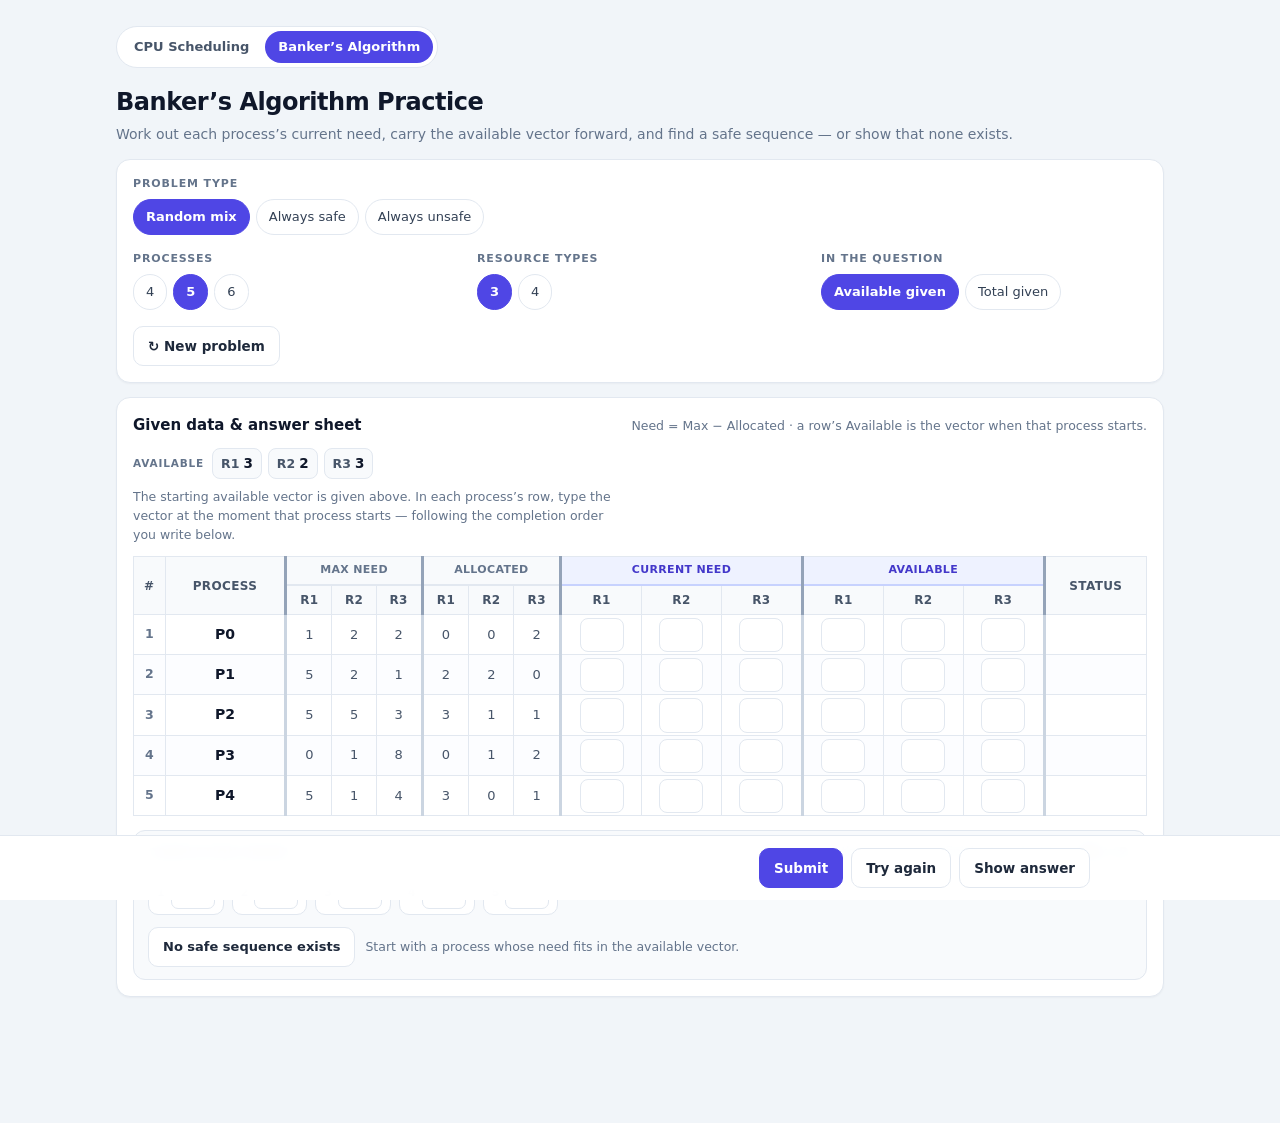
==== bankers.html @ 52e1e76f "bankers algorithm added" ====
<!DOCTYPE html>
<html lang="en">
<head>
<meta charset="utf-8" />
<meta name="viewport" content="width=device-width, initial-scale=1" />
<title>Banker&rsquo;s Algorithm Practice</title>
<link rel="stylesheet" href="style.css" />
</head>
<body>
<div class="wrap wide">
  <header>
    <nav class="nav" aria-label="Practice pages">
      <a href="index.html">CPU Scheduling</a>
      <a href="bankers.html" class="on" aria-current="page">Banker&rsquo;s Algorithm</a>
    </nav>
    <h1>Banker&rsquo;s Algorithm Practice</h1>
    <p>Work out each process&rsquo;s current need, carry the available vector forward, and find a safe sequence &mdash; or show that none exists.</p>
  </header>

  <section class="panel controls banker">
    <div class="group">
      <div class="glabel">Problem type</div>
      <div class="chips" id="kindChips"></div>
    </div>
    <div class="group">
      <div class="glabel">Processes</div>
      <div class="chips" id="nChips"></div>
    </div>
    <div class="group">
      <div class="glabel">Resource types</div>
      <div class="chips" id="mChips"></div>
    </div>
    <div class="group">
      <div class="glabel">In the question</div>
      <div class="chips" id="dataChips"></div>
    </div>
    <div class="group">
      <button class="btn" id="newBtn" type="button">&#8635; New problem</button>
    </div>
  </section>

  <section class="panel">
    <div class="panel-head">
      <h2>Given data &amp; answer sheet</h2>
      <span class="hint">Need = Max &minus; Allocated &middot; a row&rsquo;s Available is the vector when that process starts.</span>
    </div>
    <div class="vec-strip" id="availStrip"></div>
    <div class="note sheet-note" id="dataNote"></div>
    <div class="sol-block" id="solSeq" hidden></div>
    <div class="table-wrap"><table class="mat sheet" id="seqTable"></table></div>
    <div class="order-box">
      <div class="order-top">
        <span class="glabel">Completion order</span>
        <span class="hint">Type the process you finish at each step &mdash; <b>P2</b> or <b>2</b>.</span>
      </div>
      <div class="order-slots" id="orderSlots"></div>
      <div class="order-foot">
        <button class="btn verdict" id="verdictBtn" type="button">No safe sequence exists</button>
        <span class="hint" id="seqLive"></span>
      </div>
    </div>
  </section>
</div>

<footer class="actions">
  <div class="actions-inner">
    <div class="score" id="score" aria-live="polite"></div>
    <div class="btns">
      <button class="btn primary" id="submitBtn" type="button">Submit</button>
      <button class="btn" id="retryBtn" type="button">Try again</button>
      <button class="btn" id="revealBtn" type="button">Show answer</button>
    </div>
  </div>
</footer>
<script>
(function () {
  'use strict';

  /* PURE-START */

  function zeros(m) {
    var a = [];
    for (var i = 0; i < m; i++) a.push(0);
    return a;
  }

  function randInt(min, max) {
    return min + Math.floor(Math.random() * (max - min + 1));
  }

  function shuffle(arr) {
    var a = arr.slice();
    for (var i = a.length - 1; i > 0; i--) {
      var j = randInt(0, i);
      var t = a[i]; a[i] = a[j]; a[j] = t;
    }
    return a;
  }

  function rangeArr(n) {
    var a = [];
    for (var i = 0; i < n; i++) a.push(i);
    return a;
  }

  function addVec(a, b) {
    var o = [];
    for (var i = 0; i < a.length; i++) o.push(a[i] + b[i]);
    return o;
  }

  function sumVecs(list) {
    var o = zeros(list.length ? list[0].length : 0);
    for (var i = 0; i < list.length; i++) o = addVec(o, list[i]);
    return o;
  }

  function leVec(a, b) {
    for (var i = 0; i < a.length; i++) if (a[i] > b[i]) return false;
    return true;
  }

  function allZero(v) {
    for (var i = 0; i < v.length; i++) if (v[i] !== 0) return false;
    return true;
  }

  function makeData(need, alloc, avail) {
    var procs = need.map(function (nd, i) {
      return {
        pid: 'P' + i,
        id: i,
        need: nd.slice(),
        alloc: alloc[i].slice(),
        max: addVec(nd, alloc[i])
      };
    });
    return { procs: procs, available: avail.slice(), total: addVec(sumVecs(alloc), avail) };
  }

  // In a safe state any feasible choice keeps the state safe, so a single
  // greedy first-fit pass is enough to decide safety.
  function greedy(procs, avail) {
    var work = avail.slice();
    var used = {};
    var order = [];
    var guard = 0;
    while (guard++ <= procs.length) {
      var pick = -1;
      for (var i = 0; i < procs.length; i++) {
        if (used[i]) continue;
        if (leVec(procs[i].need, work)) { pick = i; break; }
      }
      if (pick < 0) break;
      used[pick] = true;
      order.push(procs[pick].pid);
      work = addVec(work, procs[pick].alloc);
    }
    return { order: order, work: work, safe: order.length === procs.length };
  }

  // Build a safe problem backwards from a random order, so a solution exists.
  function genSafe(n, m) {
    for (var attempt = 0; attempt < 400; attempt++) {
      var order = shuffle(rangeArr(n));
      var avail = [];
      for (var r = 0; r < m; r++) avail.push(randInt(0, 3));
      if (allZero(avail)) avail[randInt(0, m - 1)] = randInt(1, 3);

      var work = avail.slice();
      var alloc = [];
      var need = [];
      var fits = true;

      for (var k = 0; k < n; k++) {
        var idx = order[k];
        var a = [];
        var nd = [];
        for (r = 0; r < m; r++) {
          a.push(randInt(0, 3));
          nd.push(randInt(0, Math.min(work[r], 6)));
        }
        alloc[idx] = a;
        need[idx] = nd;
        work = addVec(work, a);
        if (Math.max.apply(null, addVec(nd, a)) > 9) fits = false;
      }
      if (!fits) continue;

      var blocked = 0;
      var nonzero = false;
      for (var i = 0; i < n; i++) {
        if (!leVec(need[i], avail)) blocked++;
        if (Math.max.apply(null, need[i]) > 0) nonzero = true;
      }
      if (!blocked || !nonzero) continue;

      return makeData(need, alloc, avail);
    }
    return fallbackSafe(n, m);
  }

  function fallbackSafe(n, m) {
    var avail = [];
    for (var r = 0; r < m; r++) avail.push(2);
    var alloc = [];
    var need = [];
    for (var i = 0; i < n; i++) {
      var a = zeros(m);
      var nd = zeros(m);
      if (i === 0) a[0] = 1;
      else nd[0] = 3;
      alloc.push(a);
      need.push(nd);
    }
    return makeData(need, alloc, avail);
  }

  // Rejection sampling: keep small numbers, let someone start, and get stuck.
  function genUnsafe(n, m) {
    for (var attempt = 0; attempt < 800; attempt++) {
      var avail = [];
      for (var r = 0; r < m; r++) avail.push(randInt(0, 2));
      if (allZero(avail)) avail[randInt(0, m - 1)] = randInt(1, 2);

      var alloc = [];
      var need = [];
      for (var i = 0; i < n; i++) {
        var a = [];
        var nd = [];
        for (r = 0; r < m; r++) {
          a.push(randInt(0, 3));
          nd.push(randInt(0, 5));
        }
        alloc.push(a);
        need.push(nd);
      }

      var p = randInt(0, n - 1);
      for (r = 0; r < m; r++) need[p][r] = randInt(0, avail[r]);

      var d = makeData(need, alloc, avail);
      var run = greedy(d.procs, avail);
      if (run.safe) continue;
      if (run.order.length < 2 || run.order.length >= n) continue;

      var nonzero = false;
      for (i = 0; i < n; i++) if (Math.max.apply(null, need[i]) > 0) nonzero = true;
      if (!nonzero) continue;

      return d;
    }
    return fallbackUnsafe(n, m);
  }

  function fallbackUnsafe(n, m) {
    var avail = [];
    for (var r = 0; r < m; r++) avail.push(1);
    var alloc = [];
    var need = [];
    for (var i = 0; i < n; i++) {
      var a = zeros(m);
      var nd = [];
      for (var r2 = 0; r2 < m; r2++) nd.push(i === 0 ? 0 : 3);
      if (i === 0) a[0] = 1;
      alloc.push(a);
      need.push(nd);
    }
    return makeData(need, alloc, avail);
  }

  function procByPid(procs, pid) {
    for (var i = 0; i < procs.length; i++) if (procs[i].pid === pid) return procs[i];
    return null;
  }
  /* PURE-END */
  var state = {
    n: 5,
    m: 3,
    kind: 'random',
    given: 'available',
    procs: [],
    available: [],
    total: [],
    unsafe: false,
    need: {},
    avail: {},
    order: [],
    verdict: false,
    submitted: false,
    revealed: false
  };

  var KINDS = [
    ['random', 'Random mix'],
    ['safe', 'Always safe'],
    ['unsafe', 'Always unsafe']
  ];
  var NS = [4, 5, 6];
  var MS = [3, 4];
  var DATAS = [
    ['available', 'Available given'],
    ['total', 'Total given']
  ];

  var $ = function (id) { return document.getElementById(id); };
  var el = {};

  function esc(s) {
    return String(s).replace(/[&<>"]/g, function (c) {
      return { '&': '&amp;', '<': '&lt;', '>': '&gt;', '"': '&quot;' }[c];
    });
  }

  function fmt(v) {
    return '(' + v.join(', ') + ')';
  }

  function proc(pid) {
    return procByPid(state.procs, pid);
  }

  function resHeads(m, cls) {
    var s = '';
    for (var r = 0; r < m; r++) {
      s += '<th' + (r === 0 && cls ? ' class="' + cls + '"' : '') + '>R' + (r + 1) + '</th>';
    }
    return s;
  }

  function grp(label, m, cls) {
    return '<th class="grp' + (cls ? ' ' + cls : '') + '" colspan="' + m + '">' + label + '</th>';
  }

  /* ---------------- rendering ---------------- */

  function chipHTML(attr, value, label, on) {
    return '<button type="button" class="chip' + (on ? ' on' : '') + '" data-' + attr + '="' + value + '">' +
      esc(label) + '</button>';
  }

  function renderChips() {
    el.kindChips.innerHTML = KINDS.map(function (k) {
      return chipHTML('kind', k[0], k[1], state.kind === k[0]);
    }).join('');

    el.nChips.innerHTML = NS.map(function (n) {
      return chipHTML('n', n, n, state.n === n);
    }).join('');

    el.mChips.innerHTML = MS.map(function (m) {
      return chipHTML('m', m, m, state.m === m);
    }).join('');

    el.dataChips.innerHTML = DATAS.map(function (d) {
      return chipHTML('data', d[0], d[1], state.given === d[0]);
    }).join('');
  }

  function renderGiven() {
    var isTotal = state.given === 'total';
    var vec = isTotal ? state.total : state.available;
    el.availStrip.innerHTML = '<span class="vec-lbl">' + (isTotal ? 'Total instances' : 'Available') + '</span>' +
      vec.map(function (v, r) {
        return '<span class="vec-chip">R' + (r + 1) + '<b>' + v + '</b></span>';
      }).join('');

    el.dataNote.innerHTML = isTotal
      ? 'Available is not given: subtract every allocation from the total instances, then type that vector in the row of the first process in your order.'
      : 'The starting available vector is given above. In each process&rsquo;s row, type the vector at the moment that process starts &mdash; following the completion order you write below.';
  }

  function needCells(p) {
    var cells = '';
    for (var r = 0; r < state.m; r++) {
      var v = state.need[p.pid][r];
      cells += '<td class="anscell' + (r === 0 ? ' gsep' : '') + '">' +
        '<input class="ans needin" type="text" inputmode="numeric" autocomplete="off" spellcheck="false" ' +
        'data-pid="' + p.pid + '" data-r="' + r + '" value="' + esc(v == null ? '' : v) + '" ' +
        'aria-label="' + p.pid + ' current need R' + (r + 1) + '">' +
        '<span class="sol" hidden></span></td>';
    }
    return cells;
  }

  function availCells(p) {
    var cells = '';
    for (var r = 0; r < state.m; r++) {
      var v = state.avail[p.pid][r];
      cells += '<td class="anscell' + (r === 0 ? ' gsep' : '') + '">' +
        '<input class="ans avail" type="text" inputmode="numeric" autocomplete="off" spellcheck="false" ' +
        'data-pid="' + p.pid + '" data-r="' + r + '" value="' + esc(v == null ? '' : v) + '" ' +
        'aria-label="' + p.pid + ' available when it starts R' + (r + 1) + '">' +
        '<span class="sol" hidden></span></td>';
    }
    return cells;
  }

  function renderTable() {
    var m = state.m;
    var head = '<thead><tr>' +
      '<th rowspan="2">#</th><th rowspan="2">Process</th>' +
      grp('Max need', m, 'echo gsep') +
      grp('Allocated', m, 'echo gsep') +
      grp('Current need', m, 'gsep') +
      grp('Available', m, 'gsep') +
      '<th rowspan="2" class="gsep">Status</th>' +
      '</tr><tr>' +
      resHeads(m, 'gsep') + resHeads(m, 'gsep') + resHeads(m, 'gsep') + resHeads(m, 'gsep') +
      '</tr></thead>';

    var body = state.procs.map(function (p, i) {
      var cells = '<td class="rowno">' + (i + 1) + '</td>' +
        '<td class="pid">' + p.pid + '</td>';
      var r;

      for (r = 0; r < m; r++) {
        cells += '<td class="dim' + (r === 0 ? ' gsep' : '') + '" data-grp="max">' + p.max[r] + '</td>';
      }
      for (r = 0; r < m; r++) {
        cells += '<td class="dim' + (r === 0 ? ' gsep' : '') + '" data-grp="alloc">' + p.alloc[r] + '</td>';
      }

      cells += needCells(p);
      cells += availCells(p);
      cells += '<td class="chk gsep" data-pid="' + p.pid + '"></td>';

      return '<tr class="prow" data-pid="' + p.pid + '">' + cells + '</tr>';
    }).join('');

    el.seqTable.innerHTML = head + '<tbody>' + body + '</tbody>';
    updateOrderStatus();
  }

  function renderOrder() {
    el.orderSlots.innerHTML = state.order.map(function (v, i) {
      return '<span class="oslot"><b>' + (i + 1) + '</b>' +
        '<input class="ord" type="text" maxlength="3" autocomplete="off" spellcheck="false" ' +
        'data-i="' + i + '" value="' + esc(v) + '" aria-label="Process finished at step ' + (i + 1) + '">' +
        '</span>';
    }).join('');
    updateOrderStatus();
  }

  /* ---------------- order checking ---------------- */

  function computeRun() {
    var slots = [];
    var byPid = {};
    var seen = {};
    var work = state.available.slice();
    var broken = false;
    var placed = 0;
    var duplicate = false;
    var unknown = false;
    var firstBlocked = -1;
    var firstDup = -1;
    var firstUnknown = -1;

    for (var i = 0; i < state.order.length; i++) {
      var raw = String(state.order[i] == null ? '' : state.order[i]).trim();
      if (!raw) {
        slots.push({ index: i, status: 'empty', raw: raw });
        continue;
      }

      var token = raw.toUpperCase();
      var pid = token.charAt(0) === 'P' ? token : 'P' + token;
      var p = proc(pid);

      if (!p) {
        unknown = true;
        if (firstUnknown < 0) firstUnknown = i;
        slots.push({ index: i, status: 'unknown', raw: raw });
        continue;
      }

      if (seen[pid]) {
        duplicate = true;
        if (firstDup < 0) firstDup = i;
        slots.push({ index: i, status: 'dup', raw: raw, pid: pid, proc: p, expected: work.slice() });
        continue;
      }
      seen[pid] = true;

      var expected = work.slice();
      var status;

      if (broken) {
        status = 'skipped';
      } else if (!leVec(p.need, work)) {
        status = 'blocked';
        broken = true;
        if (firstBlocked < 0) firstBlocked = i;
      } else {
        status = 'ok';
        placed++;
        work = addVec(work, p.alloc);
      }

      var info = { index: i, status: status, raw: raw, pid: pid, proc: p, expected: expected };
      slots.push(info);
      byPid[pid] = info;
    }

    var used = {};
    Object.keys(byPid).forEach(function (pid) {
      if (byPid[pid].status === 'ok') used[pid] = true;
    });

    var remaining = state.procs.filter(function (p) { return !used[p.pid]; });
    var stuck = remaining.length > 0 && remaining.every(function (p) {
      return !leVec(p.need, work);
    });

    return {
      slots: slots, byPid: byPid, work: work, placed: placed,
      remaining: remaining, broken: broken, stuck: stuck,
      full: placed === state.procs.length,
      duplicate: duplicate, unknown: unknown,
      firstBlocked: firstBlocked, firstDup: firstDup, firstUnknown: firstUnknown
    };
  }

  function updateOrderStatus() {
    var run = computeRun();
    var i;

    for (i = 0; i < run.slots.length; i++) {
      var inp = el.orderSlots.querySelector('.ord[data-i="' + i + '"]');
      if (!inp) continue;
      var s = run.slots[i].status;
      inp.classList.toggle('bad', s === 'unknown' || s === 'dup' || s === 'blocked');
      inp.classList.toggle('ok', s === 'ok');
    }

    state.procs.forEach(function (p) {
      var cell = el.seqTable.querySelector('.chk[data-pid="' + p.pid + '"]');
      if (!cell) return;
      var info = run.byPid[p.pid];

      if (!info) {
        cell.className = 'chk gsep';
        cell.textContent = '';
        cell.title = '';
        return;
      }

      var sym = '✓';
      var cls = 'st-ok';
      var tip = p.pid + ' fits in the availability at its step';

      if (info.status === 'blocked') {
        sym = '✗';
        cls = 'st-bad';
        tip = p.pid + ' does not fit the availability at step ' + (info.index + 1);
      } else if (info.status === 'skipped') {
        sym = '·';
        cls = 'st-skip';
        tip = 'blocked by an earlier step';
      }

      cell.className = 'chk gsep ' + cls;
      cell.textContent = sym;
      cell.title = tip;
    });

    el.seqLive.innerHTML = seqHint(run);
    el.verdictBtn.classList.toggle('on', state.verdict);
  }

  function seqHint(run) {
    if (run.unknown) {
      return 'Step ' + (run.firstUnknown + 1) + ': that is not one of the processes.';
    }
    if (run.duplicate) {
      return 'Step ' + (run.firstDup + 1) + ': that process already appears earlier.';
    }
    if (state.verdict) {
      return run.stuck
        ? 'Marked <b>unsafe</b> &mdash; nothing left fits in the availability ' + fmt(run.work) + '.'
        : 'Marked <b>unsafe</b> &mdash; only submit this if nothing else can run.';
    }
    if (run.broken) {
      var info = run.slots[run.firstBlocked];
      return '<b>' + info.pid + '</b> needs ' + fmt(info.proc.need) + ' but only ' +
        fmt(info.expected) + ' is available at step ' + (run.firstBlocked + 1) + '.';
    }
    if (run.full) return '<b>All processes placed &mdash; the state is safe.</b>';
    if (run.placed) return run.placed + ' of ' + state.procs.length +
      ' placed. Next available: ' + fmt(run.work) + '.';
    return 'Start with a process whose need fits in the available vector.';
  }

  /* ---------------- grading ---------------- */

  function evaluate() {
    var run = computeRun();
    var m = state.m;
    var needRes = {};
    var needCorrect = 0;
    var needTotal = state.procs.length * m;

    state.procs.forEach(function (p) {
      for (var r = 0; r < m; r++) {
        var k = p.pid + '|' + r;
        var raw = String(state.need[p.pid][r] == null ? '' : state.need[p.pid][r]).trim();
        var v = raw === '' ? NaN : Number(raw);
        var ok = isFinite(v) && v === p.need[r];
        if (ok) needCorrect++;
        needRes[k] = { ok: ok, answer: p.need[r] };
      }
    });

    var availRes = {};
    var availCorrect = 0;
    var availTotal = 0;

    state.procs.forEach(function (p) {
      var info = run.byPid[p.pid];
      if (!info) return;
      for (var r = 0; r < m; r++) {
        var k = p.pid + '|' + r;
        var raw = String(state.avail[p.pid][r] == null ? '' : state.avail[p.pid][r]).trim();
        var v = raw === '' ? NaN : Number(raw);
        var ok = isFinite(v) && v === info.expected[r];
        availTotal++;
        if (ok) availCorrect++;
        availRes[k] = { ok: ok, answer: info.expected[r] };
      }
    });

    var total = state.procs.length;
    var orderOk = false;
    var orderLabel = '';
    var orderCls = 'bad';

    var verdictOk = state.unsafe && state.verdict && run.stuck &&
      !run.unknown && !run.duplicate && !run.full;

    if (run.unknown) {
      orderLabel = 'Unknown process in order';
    } else if (run.duplicate) {
      orderLabel = 'Duplicate process in order';
    } else if (run.full) {
      if (state.verdict) {
        orderLabel = 'Verdict wrong — the system is safe';
      } else {
        orderOk = true;
        orderLabel = 'Order safe ✓';
        orderCls = 'good';
      }
    } else if (verdictOk) {
      orderOk = true;
      orderLabel = 'Unsafe state shown ✓';
      orderCls = 'good';
    } else if (state.verdict) {
      orderLabel = state.unsafe ? 'Verdict not proven' : 'Verdict wrong — the system is safe';
    } else if (run.broken) {
      orderLabel = 'Order blocked at step ' + (run.firstBlocked + 1);
    } else if (!run.placed) {
      orderLabel = 'Order empty';
      orderCls = 'mid';
    } else {
      orderLabel = 'Order ' + run.placed + '/' + total;
      orderCls = 'mid';
    }

    return {
      need: needRes, needCorrect: needCorrect, needTotal: needTotal,
      avail: availRes, availCorrect: availCorrect, availTotal: availTotal,
      orderOk: orderOk, orderLabel: orderLabel, orderCls: orderCls
    };
  }

  function markCells(inputs, resultAt) {
    inputs.forEach(function (inp) {
      var r = resultAt(inp);
      inp.classList.toggle('ok', !!r && r.ok);
      inp.classList.toggle('bad', !!r && !r.ok);
      var sol = inp.parentElement.querySelector('.sol');
      if (state.revealed && r && !r.ok) {
        sol.textContent = '= ' + r.answer;
        sol.hidden = false;
      } else {
        sol.textContent = '';
        sol.hidden = true;
      }
    });
  }

  function applyMarks(res) {
    markCells(el.seqTable.querySelectorAll('.needin'), function (inp) {
      return res.need[inp.dataset.pid + '|' + inp.dataset.r];
    });
    markCells(el.seqTable.querySelectorAll('.avail'), function (inp) {
      return res.avail[inp.dataset.pid + '|' + inp.dataset.r];
    });
  }

  function renderScore(res) {
    if (!state.submitted) { el.score.innerHTML = ''; return; }

    var items = res.needTotal + res.availTotal + 1;
    var got = res.needCorrect + res.availCorrect + (res.orderOk ? 1 : 0);
    var pct = Math.round((got / items) * 100);

    var needCls = res.needCorrect === res.needTotal ? 'good' : (res.needCorrect === 0 ? 'bad' : 'mid');
    var availCls = res.availCorrect === res.availTotal ? 'good' : (res.availCorrect === 0 ? 'bad' : 'mid');

    el.score.innerHTML =
      '<span class="pill ' + (pct === 100 ? 'good' : (pct < 50 ? 'bad' : 'mid')) + '">' + pct + '%</span>' +
      '<span class="pill ' + needCls + '">Need ' + res.needCorrect + '/' + res.needTotal + '</span>' +
      (res.availTotal
        ? '<span class="pill ' + availCls + '">Available ' + res.availCorrect + '/' + res.availTotal + '</span>'
        : '<span class="pill mid">Available not started</span>') +
      '<span class="pill ' + res.orderCls + '">' + res.orderLabel + '</span>';
  }
  /* ---------------- solution ---------------- */

  function seqSolutionHTML(run) {
    var work = state.available.slice();
    var items = run.order.map(function (pid) {
      var p = proc(pid);
      var before = work.slice();
      work = addVec(work, p.alloc);
      return '<li><b>' + pid + '</b> needs ' + fmt(p.need) + ' &le; available ' + fmt(before) +
        ' &rarr; after it finishes, available becomes ' + fmt(work) + '</li>';
    }).join('');

    return '<ol class="sol-seq">' + items + '</ol>' +
      '<div class="sol-foot">Other safe sequences can also be correct, so the availability is checked against the order you choose.</div>';
  }

  function unsafeSolutionHTML(run) {
    var work = state.available.slice();
    var used = {};
    var items = run.order.map(function (pid) {
      var p = proc(pid);
      var before = work.slice();
      used[pid] = true;
      work = addVec(work, p.alloc);
      return '<li><b>' + pid + '</b> needs ' + fmt(p.need) + ' &le; available ' + fmt(before) +
        ' &rarr; available becomes ' + fmt(work) + '</li>';
    }).join('');

    var left = state.procs.filter(function (p) { return !used[p.pid]; });
    var blocked = left.map(function (p) {
      return p.pid + ' needs ' + fmt(p.need);
    }).join('; ');

    return (items ? '<ol class="sol-seq">' + items + '</ol>' : '') +
      '<div class="sol-foot">With only ' + fmt(work) + ' available, no remaining process fits: ' + blocked +
      '. So there is no safe sequence and the system is <b>unsafe</b>.</div>';
  }

  function showSolution() {
    state.submitted = true;
    state.revealed = true;

    var run = greedy(state.procs, state.available);
    el.solSeq.innerHTML =
      '<div class="sol-head ' + (run.safe ? 'sol-good' : 'sol-bad') + '">' +
      (run.safe ? 'Safe sequence' : 'No safe sequence &mdash; unsafe state') + '</div>' +
      (run.safe ? seqSolutionHTML(run) : unsafeSolutionHTML(run));
    el.solSeq.hidden = false;

    grade();
  }

  function hideSolution() {
    el.solSeq.hidden = true;
    el.solSeq.innerHTML = '';
  }

  /* ---------------- actions ---------------- */

  function grade() {
    var res = evaluate();
    applyMarks(res);
    renderScore(res);
  }

  function submit() {
    state.submitted = true;
    grade();
  }

  function clearMarks() {
    el.seqTable.querySelectorAll('.ans').forEach(function (n) {
      n.classList.remove('ok', 'bad');
    });
    el.seqTable.querySelectorAll('.sol').forEach(function (n) {
      n.textContent = '';
      n.hidden = true;
    });
    el.score.innerHTML = '';
  }

  function retry() {
    state.submitted = false;
    state.revealed = false;
    clearMarks();
    hideSolution();
  }

  function blankVec() {
    var row = [];
    for (var r = 0; r < state.m; r++) row.push('');
    return row;
  }

  function resetEntries() {
    state.need = {};
    state.avail = {};
    state.procs.forEach(function (p) {
      state.need[p.pid] = blankVec();
      state.avail[p.pid] = blankVec();
    });

    state.order = [];
    for (var i = 0; i < state.procs.length; i++) state.order.push('');

    state.verdict = false;
    state.submitted = false;
    state.revealed = false;
  }

  function renderAll() {
    renderChips();
    renderGiven();
    renderTable();
    renderOrder();
    hideSolution();
    clearMarks();
    state.submitted = false;
    state.revealed = false;
    el.score.innerHTML = '';
  }

  function newProblem() {
    var kind = state.kind === 'random'
      ? (Math.random() < 0.5 ? 'safe' : 'unsafe')
      : state.kind;
    var d = kind === 'safe' ? genSafe(state.n, state.m) : genUnsafe(state.n, state.m);

    state.procs = d.procs;
    state.available = d.available;
    state.total = d.total;
    state.unsafe = !greedy(d.procs, d.available).safe;

    resetEntries();
    renderAll();
  }

  function changeKind(kind) {
    if (kind === state.kind) return;
    state.kind = kind;
    newProblem();
  }

  function changeN(n) {
    if (n === state.n) return;
    state.n = n;
    newProblem();
  }

  function changeM(m) {
    if (m === state.m) return;
    state.m = m;
    newProblem();
  }

  function changeData(mode) {
    if (mode === state.given) return;
    state.given = mode;
    renderGiven();
    renderChips();
  }

  /* ---------------- wiring ---------------- */

  function focusCell(selector) {
    var inp = el.seqTable.querySelector(selector);
    if (inp) inp.focus();
  }

  function bind() {
    el = {
      kindChips: $('kindChips'),
      nChips: $('nChips'),
      mChips: $('mChips'),
      dataChips: $('dataChips'),
      newBtn: $('newBtn'),
      dataNote: $('dataNote'),
      availStrip: $('availStrip'),
      seqTable: $('seqTable'),
      orderSlots: $('orderSlots'),
      seqLive: $('seqLive'),
      verdictBtn: $('verdictBtn'),
      solSeq: $('solSeq'),
      score: $('score'),
      submitBtn: $('submitBtn'),
      retryBtn: $('retryBtn'),
      revealBtn: $('revealBtn')
    };

    el.kindChips.addEventListener('click', function (e) {
      var b = e.target.closest('[data-kind]');
      if (b) changeKind(b.dataset.kind);
    });

    el.nChips.addEventListener('click', function (e) {
      var b = e.target.closest('[data-n]');
      if (b) changeN(parseInt(b.dataset.n, 10));
    });

    el.mChips.addEventListener('click', function (e) {
      var b = e.target.closest('[data-m]');
      if (b) changeM(parseInt(b.dataset.m, 10));
    });

    el.dataChips.addEventListener('click', function (e) {
      var b = e.target.closest('[data-data]');
      if (b) changeData(b.dataset.data);
    });

    el.newBtn.addEventListener('click', newProblem);
    el.submitBtn.addEventListener('click', submit);
    el.retryBtn.addEventListener('click', retry);
    el.revealBtn.addEventListener('click', showSolution);

    el.verdictBtn.addEventListener('click', function () {
      state.verdict = !state.verdict;
      updateOrderStatus();
      if (state.submitted) grade();
    });

    el.seqTable.addEventListener('input', function (e) {
      var inp = e.target.closest('.ans');
      if (!inp) return;
      inp.value = inp.value.replace(/\D/g, '').slice(0, 2);
      var r = parseInt(inp.dataset.r, 10);

      if (inp.classList.contains('needin')) {
        state.need[inp.dataset.pid][r] = inp.value;
      } else {
        state.avail[inp.dataset.pid][r] = inp.value;
      }

      updateOrderStatus();
      if (state.submitted) grade();
    });

    el.seqTable.addEventListener('keydown', function (e) {
      if (e.key !== 'Enter') return;
      var inp = e.target.closest('.ans');
      if (!inp) return;
      e.preventDefault();

      var pool = Array.prototype.slice.call(
        el.seqTable.querySelectorAll(inp.classList.contains('needin') ? '.needin' : '.avail')
      );
      var idx = pool.indexOf(inp);

      if (idx >= 0 && idx < pool.length - 1) {
        pool[idx + 1].focus();
      } else if (inp.classList.contains('needin')) {
        var first = el.orderSlots.querySelector('.ord');
        if (first) first.focus();
      } else {
        submit();
      }
    });

    el.orderSlots.addEventListener('input', function (e) {
      var inp = e.target.closest('.ord');
      if (!inp) return;

      var v = inp.value.toUpperCase().replace(/[^0-9P]/g, '').slice(0, 3);
      if (/^\d+$/.test(v)) v = 'P' + v;
      inp.value = v;
      state.order[parseInt(inp.dataset.i, 10)] = v;
      state.verdict = false;
      updateOrderStatus();
      if (state.submitted) grade();
    });

    el.orderSlots.addEventListener('keydown', function (e) {
      if (e.key !== 'Enter') return;
      var inp = e.target.closest('.ord');
      if (!inp) return;
      e.preventDefault();

      var all = Array.prototype.slice.call(el.orderSlots.querySelectorAll('.ord'));
      var idx = all.indexOf(inp);

      if (idx >= 0 && idx < all.length - 1) {
        all[idx + 1].focus();
        return;
      }

      var run = computeRun();
      var first = '';
      for (var i = 0; i < run.slots.length; i++) {
        if (run.slots[i].status === 'ok') { first = run.slots[i].pid; break; }
      }
      if (first) focusCell('.avail[data-pid="' + first + '"][data-r="0"]');
      else focusCell('.avail');
    });

    el.seqTable.addEventListener('focusin', function (e) {
      var inp = e.target.closest('.ans');
      if (!inp) return;
      setTimeout(function () { inp.select(); }, 0);
    });

    el.orderSlots.addEventListener('focusin', function (e) {
      var inp = e.target.closest('.ord');
      if (!inp) return;
      setTimeout(function () { inp.select(); }, 0);
    });
  }

  bind();
  newProblem();
})();
</script>
</body>
</html>
---- style.css ----
:root{
  --bg:#f1f5f9;
  --panel:#ffffff;
  --ink:#0f172a;
  --muted:#64748b;
  --line:#e2e8f0;
  --accent:#4f46e5;
  --accent-soft:#eef2ff;
  --good:#15803d;
  --good-soft:#dcfce7;
  --bad:#dc2626;
  --bad-soft:#fee2e2;
  --radius:14px;
}
*{box-sizing:border-box}
html{-webkit-text-size-adjust:100%}
body{
  margin:0;
  padding:0 0 112px;
  background:var(--bg);
  color:var(--ink);
  font:15px/1.5 ui-sans-serif,system-ui,-apple-system,"Segoe UI",Roboto,Helvetica,Arial,sans-serif;
}
.wrap{max-width:900px;margin:0 auto;padding:0 16px}
.wrap.wide{max-width:1080px}
header{padding:26px 0 14px}
h1{margin:0 0 4px;font-size:24px;letter-spacing:-.02em}
header p{margin:0;color:var(--muted);font-size:14px}

.panel{
  background:var(--panel);
  border:1px solid var(--line);
  border-radius:var(--radius);
  padding:16px;
  margin-bottom:14px;
  box-shadow:0 1px 2px rgba(15,23,42,.04);
}
.panel-head{
  display:flex;align-items:baseline;justify-content:space-between;
  gap:10px;flex-wrap:wrap;margin-bottom:12px;
}
.panel-head h2{margin:0;font-size:15px;font-weight:700;display:flex;align-items:center;gap:8px}
.step{
  font-size:10.5px;letter-spacing:.09em;text-transform:uppercase;
  background:var(--accent-soft);color:var(--accent);border:1px solid #c7d2fe;
  padding:3px 7px;border-radius:999px;font-weight:700;
}
.hint{font-size:12.5px;color:var(--muted)}
.hint b{color:#334155}
.note{font-size:12.5px;color:var(--muted);max-width:62ch}
.note b{color:#334155}

/* ---------- controls ---------- */
.controls{display:grid;grid-template-columns:1fr 1fr auto;gap:16px 18px;align-items:end}
.controls .group:first-child{grid-column:1/-1}
.group{display:flex;flex-direction:column;gap:7px;min-width:0}
.glabel{font-size:11px;letter-spacing:.08em;text-transform:uppercase;color:var(--muted);font-weight:700}
.chips{display:flex;flex-wrap:wrap;gap:6px}
.chip{
  font:inherit;font-size:13px;padding:7px 12px;border-radius:999px;
  border:1px solid var(--line);background:#fff;color:#334155;cursor:pointer;
  transition:background .12s,border-color .12s,color .12s;
}
.chip:hover{background:#f8fafc;border-color:#cbd5e1}
.chip.on{background:var(--accent);border-color:var(--accent);color:#fff;font-weight:600}

.btn{
  font:inherit;font-size:13.5px;font-weight:600;padding:9px 14px;border-radius:10px;
  border:1px solid var(--line);background:#fff;color:#1e293b;cursor:pointer;
}
.btn:hover{background:#f8fafc;border-color:#cbd5e1}
.btn.primary{background:var(--accent);border-color:var(--accent);color:#fff}
.btn.primary:hover{background:#4338ca}
.btn.ghost{border-style:dashed;color:var(--muted);background:transparent}
.btn.ghost:hover{color:var(--accent);border-color:#a5b4fc;background:var(--accent-soft)}

/* ---------- tables ---------- */
.table-wrap{overflow-x:auto}
table{border-collapse:collapse;width:100%;font-size:14px}
th,td{border:1px solid var(--line);padding:8px 10px;text-align:center;white-space:nowrap}
thead th{background:#f8fafc;font-size:12px;letter-spacing:.03em;text-transform:uppercase;color:#475569;font-weight:700}
tbody tr:nth-child(even) td{background:#fcfdff}
td.pid{font-weight:700}
.dot{display:inline-block;width:9px;height:9px;border-radius:3px;margin-right:6px;vertical-align:1px}
.given{max-width:620px}
.given td{font-variant-numeric:tabular-nums}

/* ---------- answer inputs ---------- */
td.anscell{padding:7px 7px 5px;vertical-align:top}
.ans{
  width:100%;min-width:70px;border:1.5px solid var(--line);border-radius:8px;background:#fff;
  padding:7px 6px;text-align:center;font:inherit;font-size:14px;color:inherit;
  font-variant-numeric:tabular-nums;outline:none;
}
.ans::placeholder{color:#cbd5e1}
.ans:focus{border-color:var(--accent);box-shadow:0 0 0 3px var(--accent-soft)}
.ans.ok{border-color:#86efac;background:var(--good-soft)}
.ans.bad{border-color:var(--bad);background:var(--bad-soft)}
.sol{display:block;margin-top:3px;font-size:12px;font-weight:700;color:var(--good);font-variant-numeric:tabular-nums}
.sol[hidden]{display:none}
/* ---------- gantt ---------- */
.gantt-holder{position:relative}
.mini-label{
  font-size:10.5px;letter-spacing:.08em;text-transform:uppercase;
  font-weight:700;color:var(--muted);margin:0 0 6px;
}
.gantt-preview{
  display:flex;height:38px;border:1px solid var(--line);border-radius:10px;
  overflow:hidden;background:#f8fafc;
}
.gseg{
  flex-grow:1;flex-basis:0;min-width:0;display:flex;align-items:center;justify-content:center;
  color:#fff;font-size:12px;font-weight:700;overflow:hidden;white-space:nowrap;
  border-right:2px solid #fff;
}
.gseg:last-child{border-right:0}
.gseg.idle{color:#334155}
.gticks{position:relative;display:flex;height:18px;font-size:11px;color:var(--muted);font-variant-numeric:tabular-nums}
.gtick{flex-grow:1;flex-basis:0;text-align:right;padding-right:3px;overflow:hidden}
.gtick.zero{position:absolute;left:0;top:0;flex:none;text-align:left;padding:0}
.gtick.last{overflow:visible}
.empty{
  display:flex;align-items:center;justify-content:center;width:100%;
  font-size:13px;color:var(--muted);background:#fff;
}

.gtrack-edit{display:flex;flex-wrap:wrap;gap:9px;align-items:stretch;margin-top:14px}
.gcard{
  display:flex;flex-direction:column;gap:6px;width:180px;flex:0 0 auto;
  border:1px solid var(--line);border-left:4px solid var(--line);
  border-radius:10px;padding:8px;background:#f8fafc;
}
.gcard.bad{border-color:var(--bad);background:var(--bad-soft)}
.gcard-row{display:flex;gap:5px;align-items:center}
.gsel,.gend{
  font:inherit;font-size:13px;border:1px solid var(--line);border-radius:7px;
  background:#fff;padding:4px 6px;min-width:0;color:inherit;
}
.gsel{flex:1;cursor:pointer}
.gend{width:100%;text-align:center;font-variant-numeric:tabular-nums}
.gend:focus,.gsel:focus{outline:none;border-color:var(--accent);box-shadow:0 0 0 2px var(--accent-soft)}
.gend.warn{border-color:var(--bad);background:var(--bad-soft)}
.icon{
  flex:none;width:24px;height:24px;padding:0;line-height:1;font-size:14px;cursor:pointer;
  border:1px solid var(--line);border-radius:7px;background:#fff;color:var(--muted);
}
.icon:hover{color:var(--bad);border-color:var(--bad)}
.gr{font-size:11px;color:var(--muted);text-align:center;font-variant-numeric:tabular-nums;min-height:15px}
.gr .warn{color:var(--bad);font-weight:700}
.gcard.bad .gr{color:var(--bad)}

/* ---------- ready queue (round robin) ---------- */
.rq-panel{
  margin:0 0 16px;padding:10px 10px 6px;
  border:1px solid var(--line);border-radius:12px;background:#f8fafc;
}
.rq-panel[hidden]{display:none}
.rq-head{display:flex;align-items:baseline;justify-content:space-between;gap:8px;flex-wrap:wrap;margin-bottom:8px}
.rq-head .mini-label{margin:0}
.rq-q{font-weight:700;color:var(--accent);font-variant-numeric:tabular-nums;text-transform:none;letter-spacing:0}
.rq-strip{
  display:flex;gap:8px;overflow-x:auto;padding:2px 2px 8px;
  scroll-snap-type:x proximity;
  scrollbar-width:thin;scrollbar-color:#cbd5e1 transparent;
}
.rq-strip::-webkit-scrollbar{height:7px}
.rq-strip::-webkit-scrollbar-thumb{background:#cbd5e1;border-radius:99px}
.rq-strip::-webkit-scrollbar-track{background:transparent}
.rq-frame{
  flex:0 0 auto;width:150px;scroll-snap-align:end;
  display:flex;flex-direction:column;gap:5px;
  border:1px solid var(--line);border-left:4px solid var(--line);
  border-radius:10px;background:#fff;padding:7px 8px 8px;
}
.rq-frame.now{border-color:#c7d2fe;border-left-color:var(--accent);box-shadow:0 0 0 2px var(--accent-soft)}
.rq-time{
  display:flex;align-items:center;justify-content:space-between;gap:4px;
  font-size:10.5px;font-weight:700;
  color:var(--muted);font-variant-numeric:tabular-nums;
}
.rq-now{font-size:9px;letter-spacing:.07em;background:var(--accent);color:#fff;border-radius:999px;padding:2px 5px}
.rq-row{display:grid;grid-template-columns:32px 1fr;gap:4px;align-items:start}
.rq-lbl{
  font-size:9px;letter-spacing:.07em;text-transform:uppercase;font-weight:700;
  color:#94a3b8;padding-top:3px;
}
.rq-chips{display:flex;flex-wrap:wrap;gap:4px;min-width:0}
.rq-chip{
  display:inline-flex;align-items:baseline;gap:3px;
  color:#fff;font-size:11.5px;font-weight:700;line-height:1.3;
  border-radius:6px;padding:2px 5px;
}
.rq-chip i{font-style:normal;font-size:9.5px;font-weight:600;opacity:.85}
.rq-chip.front{outline:2px solid #0f172a;outline-offset:1px}
.rq-chip.idle{background:#cbd5e1;color:#334155}
.rq-play{font-size:7.5px;opacity:.85}
.rq-empty{font-size:11.5px;color:#94a3b8;font-weight:600}
.rq-arr{font-size:10.5px;font-weight:700;color:#0d9488}
.rq-warn{font-size:10.5px;font-weight:700;color:var(--bad);line-height:1.3}

.sol-gantt{margin-bottom:16px}
.sol-head{
  font-size:11px;letter-spacing:.08em;text-transform:uppercase;font-weight:700;
  color:var(--good);margin-bottom:6px;
}

/* ---------- footer ---------- */
.actions{
  position:fixed;left:0;right:0;bottom:0;z-index:20;
  display:flex;gap:14px;align-items:center;justify-content:space-between;
  padding:12px 16px;background:rgba(255,255,255,.96);
  border-top:1px solid var(--line);backdrop-filter:blur(8px);
}
.actions-inner{
  max-width:900px;margin:0 auto;width:100%;
  display:flex;gap:14px;align-items:center;justify-content:space-between;flex-wrap:wrap;
}
.score{display:flex;gap:8px;align-items:center;flex-wrap:wrap;font-size:13px;min-height:20px}
.pill{
  font-size:12.5px;font-weight:700;padding:5px 10px;border-radius:999px;
  background:#f1f5f9;color:#475569;border:1px solid var(--line);
  font-variant-numeric:tabular-nums;
}
.pill.good{background:var(--good-soft);border-color:#86efac;color:var(--good)}
.pill.bad{background:var(--bad-soft);border-color:#fca5a5;color:var(--bad)}
.pill.mid{background:#fef9c3;border-color:#fde68a;color:#a16207}
.btns{display:flex;gap:8px;flex-wrap:wrap}

@media (max-width:620px){
  body{padding-bottom:150px}
  .controls{grid-template-columns:1fr}
  .controls .group:first-child{grid-column:auto}
  .actions-inner{justify-content:center}
  .score{justify-content:center;width:100%}
  .btns{width:100%;justify-content:center}
  th,td{padding:7px 8px;font-size:13px}
  .gcard{width:calc(50% - 5px)}
  .gtrack-edit{gap:10px}
  .rq-frame{width:136px}
  .ans{min-width:56px;padding:7px 3px}
}

/* ---------- page nav ---------- */
.nav{
  display:inline-flex;gap:3px;flex-wrap:wrap;margin:0 0 16px;padding:4px;
  background:#fff;border:1px solid var(--line);border-radius:999px;max-width:100%;
}
.nav a{
  font-size:13px;font-weight:600;text-decoration:none;color:#475569;
  padding:6px 13px;border-radius:999px;white-space:nowrap;
}
.nav a:hover{background:#f1f5f9;color:var(--ink)}
.nav a.on{background:var(--accent);color:#fff}

/* ---------- banker's algorithm ---------- */
.controls.banker{grid-template-columns:repeat(3,minmax(0,1fr))}
.controls.banker .group:first-child,
.controls.banker .group:last-child{grid-column:1/-1}
.controls.banker .group:last-child{align-items:flex-start}

.mat td{padding:6px 8px}
.mat.sheet{min-width:680px}
.mat.sheet td,.mat.sheet th{padding:5px 4px}
.mat.sheet .ans{min-width:0;width:44px;padding:6px 1px;font-size:13.5px}
.mat.sheet td.anscell{padding:3px 2px 2px;vertical-align:middle}
.mat.sheet .gsep{border-left:3px solid #cbd5e1}
.mat.sheet thead .gsep{border-left:3px solid #94a3b8}
.mat.sheet .ans:disabled{
  background:#f8fafc;border-color:#eef2f7;color:#cbd5e1;cursor:default;
}
.mat td.anscell{padding:3px 3px 2px;vertical-align:middle}
.mat th.grp{background:var(--accent-soft);color:#4338ca;border-bottom:2px solid #c7d2fe;font-size:11px}
.mat th.grp.echo{background:#f8fafc;color:#64748b;border-bottom-color:var(--line)}
td.dim{color:#475569;font-variant-numeric:tabular-nums;font-size:13px}
td.rowno{color:var(--muted);font-size:12.5px;font-weight:700}
td.chk{font-size:15px;font-weight:800;line-height:1}
.st-ok{color:var(--good)}
.st-bad{color:var(--bad)}
.st-skip{color:#cbd5e1}

/* completion-order array */
.order-box{
  margin-top:14px;padding:12px 14px;border:1px solid var(--line);
  border-radius:12px;background:#f8fafc;
}
.order-top{
  display:flex;gap:8px 14px;align-items:baseline;justify-content:space-between;
  flex-wrap:wrap;margin-bottom:10px;
}
.order-slots{display:flex;flex-wrap:wrap;gap:8px}
.oslot{
  display:inline-flex;align-items:center;gap:6px;background:#fff;
  border:1px solid var(--line);border-radius:10px;padding:5px 8px;
}
.oslot b{font-size:11px;color:var(--muted);font-variant-numeric:tabular-nums}
.ord{
  width:44px;border:1px solid var(--line);border-radius:7px;background:#fff;
  padding:5px 3px;text-align:center;text-transform:uppercase;
  font:inherit;font-size:13px;font-weight:700;color:inherit;outline:none;
}
.ord:focus{border-color:var(--accent);box-shadow:0 0 0 2px var(--accent-soft)}
.ord.ok{border-color:#86efac;background:var(--good-soft)}
.ord.bad{border-color:var(--bad);background:var(--bad-soft)}
.order-foot{display:flex;gap:10px;flex-wrap:wrap;align-items:center;margin-top:12px}

.vec-strip{display:flex;gap:6px;flex-wrap:wrap;align-items:center;margin-top:0}
.sheet-note{margin:9px 0 12px}
.vec-lbl{
  font-size:10.5px;letter-spacing:.08em;text-transform:uppercase;font-weight:700;
  color:var(--muted);margin-right:2px;
}
.vec-chip{
  font-size:12.5px;font-weight:600;color:#475569;background:#f8fafc;
  border:1px solid var(--line);border-radius:8px;padding:4px 8px;
  font-variant-numeric:tabular-nums;
}
.vec-chip b{color:var(--ink);font-size:13.5px;margin-left:4px}

.seq-actions{display:flex;gap:10px;flex-wrap:wrap;align-items:center;margin-top:12px}
.btn.verdict{font-size:13px}
.btn.verdict.on{
  background:var(--bad-soft);border-color:#fca5a5;color:var(--bad);
  font-weight:700;border-style:solid;
}
.btn.verdict.on:hover{background:#fecaca;border-color:#f87171}

.sol-block{
  margin:0 0 14px;padding:12px 14px;border:1px solid var(--line);
  border-radius:12px;background:#f8fafc;
}
.sol-block[hidden]{display:none}
.sol-head{
  font-size:11px;letter-spacing:.08em;text-transform:uppercase;font-weight:700;
  margin-bottom:6px;
}
.sol-good{color:var(--good)}
.sol-bad{color:var(--bad)}
.sol-seq{margin:8px 0 0;padding-left:22px;font-size:13.5px;font-variant-numeric:tabular-nums}
.sol-seq li{margin:5px 0;color:#334155}
.sol-foot{
  margin-top:9px;font-size:13px;color:#334155;line-height:1.45;
  font-variant-numeric:tabular-nums;
}

@media (max-width:620px){
  .controls.banker{grid-template-columns:1fr}
  .controls.banker .group:first-child,
  .controls.banker .group:last-child{grid-column:auto}
  .mat.sheet .ans{width:42px}
  .order-box{padding:10px 12px}
  .oslot{padding:4px 6px}
  .ord{width:40px}
  .sol-seq{font-size:13px}
}
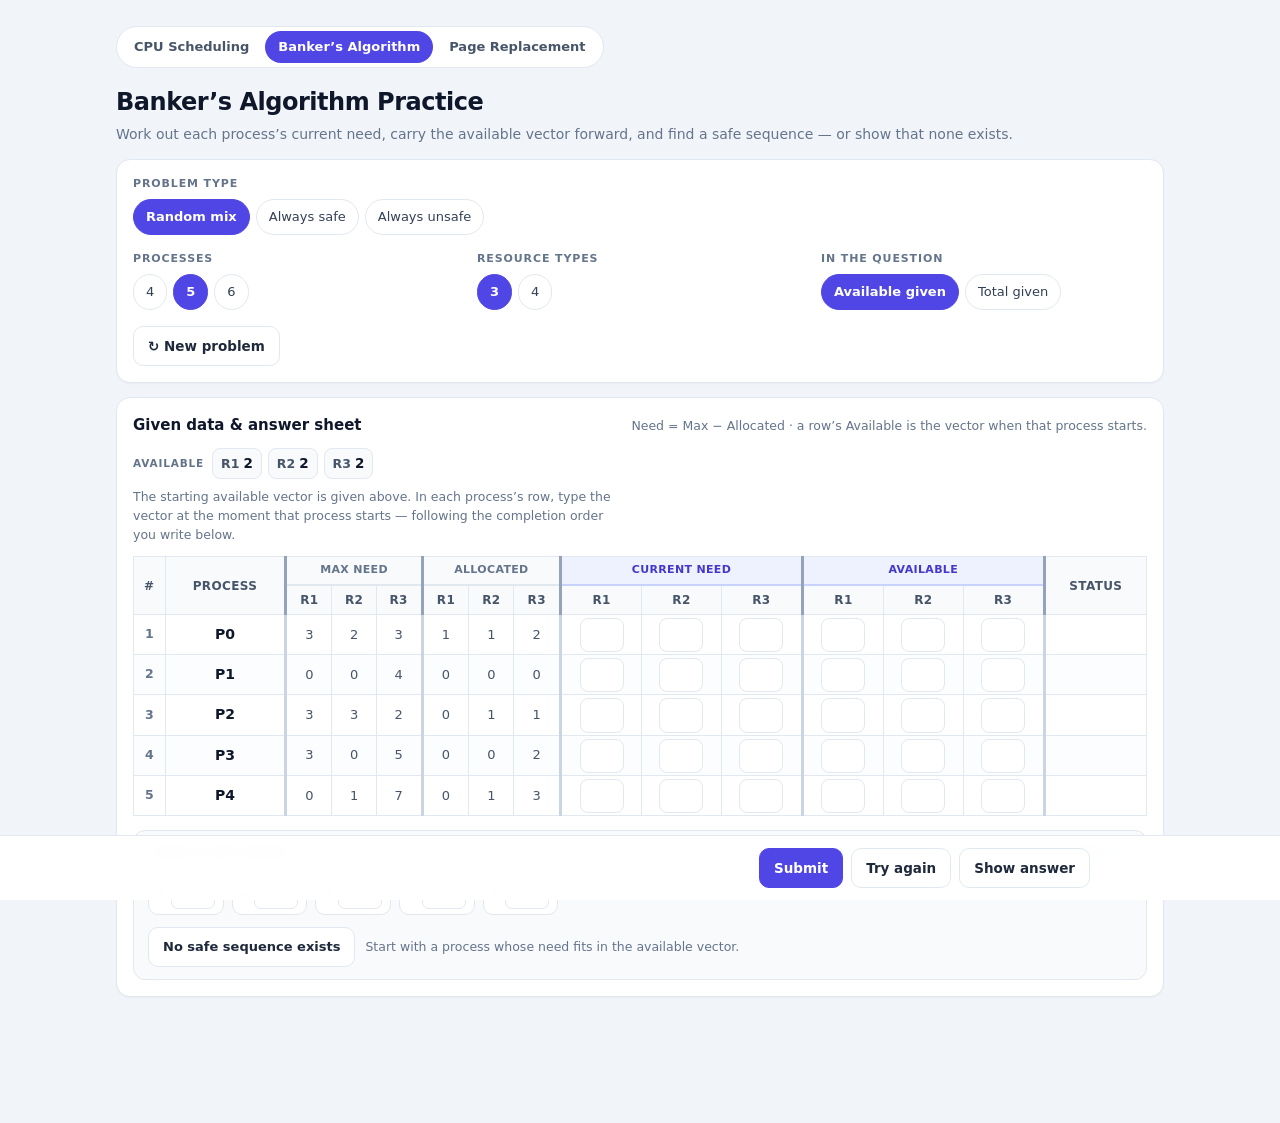
==== commit 9e553912: "banker's algorithm & page replacement added" ====
--- a/bankers.html
+++ b/bankers.html
@@ -1,1030 +1,1336 @@
-<!DOCTYPE html>
+<!doctype html>
 <html lang="en">
-<head>
-<meta charset="utf-8" />
-<meta name="viewport" content="width=device-width, initial-scale=1" />
-<title>Banker&rsquo;s Algorithm Practice</title>
-<link rel="stylesheet" href="style.css" />
-</head>
-<body>
-<div class="wrap wide">
-  <header>
-    <nav class="nav" aria-label="Practice pages">
-      <a href="index.html">CPU Scheduling</a>
-      <a href="bankers.html" class="on" aria-current="page">Banker&rsquo;s Algorithm</a>
-    </nav>
-    <h1>Banker&rsquo;s Algorithm Practice</h1>
-    <p>Work out each process&rsquo;s current need, carry the available vector forward, and find a safe sequence &mdash; or show that none exists.</p>
-  </header>
-
-  <section class="panel controls banker">
-    <div class="group">
-      <div class="glabel">Problem type</div>
-      <div class="chips" id="kindChips"></div>
+  <head>
+    <meta charset="utf-8" />
+    <meta name="viewport" content="width=device-width, initial-scale=1" />
+    <title>Banker&rsquo;s Algorithm Practice</title>
+    <link rel="stylesheet" href="style.css" />
+  </head>
+  <body>
+    <div class="wrap wide">
+      <header>
+        <nav class="nav" aria-label="Practice pages">
+          <a href="index.html">CPU Scheduling</a>
+          <a href="bankers.html" class="on" aria-current="page"
+            >Banker&rsquo;s Algorithm</a
+          >
+          <!--<a href="deadlock.html">Deadlock Graphs</a>-->
+          <a href="paging.html">Page Replacement</a>
+        </nav>
+        <h1>Banker&rsquo;s Algorithm Practice</h1>
+        <p>
+          Work out each process&rsquo;s current need, carry the available vector
+          forward, and find a safe sequence &mdash; or show that none exists.
+        </p>
+      </header>
+
+      <section class="panel controls banker">
+        <div class="group">
+          <div class="glabel">Problem type</div>
+          <div class="chips" id="kindChips"></div>
+        </div>
+        <div class="group">
+          <div class="glabel">Processes</div>
+          <div class="chips" id="nChips"></div>
+        </div>
+        <div class="group">
+          <div class="glabel">Resource types</div>
+          <div class="chips" id="mChips"></div>
+        </div>
+        <div class="group">
+          <div class="glabel">In the question</div>
+          <div class="chips" id="dataChips"></div>
+        </div>
+        <div class="group">
+          <button class="btn" id="newBtn" type="button">
+            &#8635; New problem
+          </button>
+        </div>
+      </section>
+
+      <section class="panel">
+        <div class="panel-head">
+          <h2>Given data &amp; answer sheet</h2>
+          <span class="hint"
+            >Need = Max &minus; Allocated &middot; a row&rsquo;s Available is
+            the vector when that process starts.</span
+          >
+        </div>
+        <div class="vec-strip" id="availStrip"></div>
+        <div class="note sheet-note" id="dataNote"></div>
+        <div class="sol-block" id="solSeq" hidden></div>
+        <div class="table-wrap">
+          <table class="mat sheet" id="seqTable"></table>
+        </div>
+        <div class="order-box">
+          <div class="order-top">
+            <span class="glabel">Completion order</span>
+            <span class="hint"
+              >Type the process you finish at each step &mdash; <b>P2</b> or
+              <b>2</b>.</span
+            >
+          </div>
+          <div class="order-slots" id="orderSlots"></div>
+          <div class="order-foot">
+            <button class="btn verdict" id="verdictBtn" type="button">
+              No safe sequence exists
+            </button>
+            <span class="hint" id="seqLive"></span>
+          </div>
+        </div>
+      </section>
     </div>
-    <div class="group">
-      <div class="glabel">Processes</div>
-      <div class="chips" id="nChips"></div>
-    </div>
-    <div class="group">
-      <div class="glabel">Resource types</div>
-      <div class="chips" id="mChips"></div>
-    </div>
-    <div class="group">
-      <div class="glabel">In the question</div>
-      <div class="chips" id="dataChips"></div>
-    </div>
-    <div class="group">
-      <button class="btn" id="newBtn" type="button">&#8635; New problem</button>
-    </div>
-  </section>
-
-  <section class="panel">
-    <div class="panel-head">
-      <h2>Given data &amp; answer sheet</h2>
-      <span class="hint">Need = Max &minus; Allocated &middot; a row&rsquo;s Available is the vector when that process starts.</span>
-    </div>
-    <div class="vec-strip" id="availStrip"></div>
-    <div class="note sheet-note" id="dataNote"></div>
-    <div class="sol-block" id="solSeq" hidden></div>
-    <div class="table-wrap"><table class="mat sheet" id="seqTable"></table></div>
-    <div class="order-box">
-      <div class="order-top">
-        <span class="glabel">Completion order</span>
-        <span class="hint">Type the process you finish at each step &mdash; <b>P2</b> or <b>2</b>.</span>
+
+    <footer class="actions">
+      <div class="actions-inner">
+        <div class="score" id="score" aria-live="polite"></div>
+        <div class="btns">
+          <button class="btn primary" id="submitBtn" type="button">
+            Submit
+          </button>
+          <button class="btn" id="retryBtn" type="button">Try again</button>
+          <button class="btn" id="revealBtn" type="button">Show answer</button>
+        </div>
       </div>
-      <div class="order-slots" id="orderSlots"></div>
-      <div class="order-foot">
-        <button class="btn verdict" id="verdictBtn" type="button">No safe sequence exists</button>
-        <span class="hint" id="seqLive"></span>
-      </div>
-    </div>
-  </section>
-</div>
-
-<footer class="actions">
-  <div class="actions-inner">
-    <div class="score" id="score" aria-live="polite"></div>
-    <div class="btns">
-      <button class="btn primary" id="submitBtn" type="button">Submit</button>
-      <button class="btn" id="retryBtn" type="button">Try again</button>
-      <button class="btn" id="revealBtn" type="button">Show answer</button>
-    </div>
-  </div>
-</footer>
-<script>
-(function () {
-  'use strict';
-
-  /* PURE-START */
-
-  function zeros(m) {
-    var a = [];
-    for (var i = 0; i < m; i++) a.push(0);
-    return a;
-  }
-
-  function randInt(min, max) {
-    return min + Math.floor(Math.random() * (max - min + 1));
-  }
-
-  function shuffle(arr) {
-    var a = arr.slice();
-    for (var i = a.length - 1; i > 0; i--) {
-      var j = randInt(0, i);
-      var t = a[i]; a[i] = a[j]; a[j] = t;
-    }
-    return a;
-  }
-
-  function rangeArr(n) {
-    var a = [];
-    for (var i = 0; i < n; i++) a.push(i);
-    return a;
-  }
-
-  function addVec(a, b) {
-    var o = [];
-    for (var i = 0; i < a.length; i++) o.push(a[i] + b[i]);
-    return o;
-  }
-
-  function sumVecs(list) {
-    var o = zeros(list.length ? list[0].length : 0);
-    for (var i = 0; i < list.length; i++) o = addVec(o, list[i]);
-    return o;
-  }
-
-  function leVec(a, b) {
-    for (var i = 0; i < a.length; i++) if (a[i] > b[i]) return false;
-    return true;
-  }
-
-  function allZero(v) {
-    for (var i = 0; i < v.length; i++) if (v[i] !== 0) return false;
-    return true;
-  }
-
-  function makeData(need, alloc, avail) {
-    var procs = need.map(function (nd, i) {
-      return {
-        pid: 'P' + i,
-        id: i,
-        need: nd.slice(),
-        alloc: alloc[i].slice(),
-        max: addVec(nd, alloc[i])
-      };
-    });
-    return { procs: procs, available: avail.slice(), total: addVec(sumVecs(alloc), avail) };
-  }
-
-  // In a safe state any feasible choice keeps the state safe, so a single
-  // greedy first-fit pass is enough to decide safety.
-  function greedy(procs, avail) {
-    var work = avail.slice();
-    var used = {};
-    var order = [];
-    var guard = 0;
-    while (guard++ <= procs.length) {
-      var pick = -1;
-      for (var i = 0; i < procs.length; i++) {
-        if (used[i]) continue;
-        if (leVec(procs[i].need, work)) { pick = i; break; }
-      }
-      if (pick < 0) break;
-      used[pick] = true;
-      order.push(procs[pick].pid);
-      work = addVec(work, procs[pick].alloc);
-    }
-    return { order: order, work: work, safe: order.length === procs.length };
-  }
-
-  // Build a safe problem backwards from a random order, so a solution exists.
-  function genSafe(n, m) {
-    for (var attempt = 0; attempt < 400; attempt++) {
-      var order = shuffle(rangeArr(n));
-      var avail = [];
-      for (var r = 0; r < m; r++) avail.push(randInt(0, 3));
-      if (allZero(avail)) avail[randInt(0, m - 1)] = randInt(1, 3);
-
-      var work = avail.slice();
-      var alloc = [];
-      var need = [];
-      var fits = true;
-
-      for (var k = 0; k < n; k++) {
-        var idx = order[k];
-        var a = [];
-        var nd = [];
-        for (r = 0; r < m; r++) {
-          a.push(randInt(0, 3));
-          nd.push(randInt(0, Math.min(work[r], 6)));
-        }
-        alloc[idx] = a;
-        need[idx] = nd;
-        work = addVec(work, a);
-        if (Math.max.apply(null, addVec(nd, a)) > 9) fits = false;
-      }
-      if (!fits) continue;
-
-      var blocked = 0;
-      var nonzero = false;
-      for (var i = 0; i < n; i++) {
-        if (!leVec(need[i], avail)) blocked++;
-        if (Math.max.apply(null, need[i]) > 0) nonzero = true;
-      }
-      if (!blocked || !nonzero) continue;
-
-      return makeData(need, alloc, avail);
-    }
-    return fallbackSafe(n, m);
-  }
-
-  function fallbackSafe(n, m) {
-    var avail = [];
-    for (var r = 0; r < m; r++) avail.push(2);
-    var alloc = [];
-    var need = [];
-    for (var i = 0; i < n; i++) {
-      var a = zeros(m);
-      var nd = zeros(m);
-      if (i === 0) a[0] = 1;
-      else nd[0] = 3;
-      alloc.push(a);
-      need.push(nd);
-    }
-    return makeData(need, alloc, avail);
-  }
-
-  // Rejection sampling: keep small numbers, let someone start, and get stuck.
-  function genUnsafe(n, m) {
-    for (var attempt = 0; attempt < 800; attempt++) {
-      var avail = [];
-      for (var r = 0; r < m; r++) avail.push(randInt(0, 2));
-      if (allZero(avail)) avail[randInt(0, m - 1)] = randInt(1, 2);
-
-      var alloc = [];
-      var need = [];
-      for (var i = 0; i < n; i++) {
-        var a = [];
-        var nd = [];
-        for (r = 0; r < m; r++) {
-          a.push(randInt(0, 3));
-          nd.push(randInt(0, 5));
-        }
-        alloc.push(a);
-        need.push(nd);
-      }
-
-      var p = randInt(0, n - 1);
-      for (r = 0; r < m; r++) need[p][r] = randInt(0, avail[r]);
-
-      var d = makeData(need, alloc, avail);
-      var run = greedy(d.procs, avail);
-      if (run.safe) continue;
-      if (run.order.length < 2 || run.order.length >= n) continue;
-
-      var nonzero = false;
-      for (i = 0; i < n; i++) if (Math.max.apply(null, need[i]) > 0) nonzero = true;
-      if (!nonzero) continue;
-
-      return d;
-    }
-    return fallbackUnsafe(n, m);
-  }
-
-  function fallbackUnsafe(n, m) {
-    var avail = [];
-    for (var r = 0; r < m; r++) avail.push(1);
-    var alloc = [];
-    var need = [];
-    for (var i = 0; i < n; i++) {
-      var a = zeros(m);
-      var nd = [];
-      for (var r2 = 0; r2 < m; r2++) nd.push(i === 0 ? 0 : 3);
-      if (i === 0) a[0] = 1;
-      alloc.push(a);
-      need.push(nd);
-    }
-    return makeData(need, alloc, avail);
-  }
-
-  function procByPid(procs, pid) {
-    for (var i = 0; i < procs.length; i++) if (procs[i].pid === pid) return procs[i];
-    return null;
-  }
-  /* PURE-END */
-  var state = {
-    n: 5,
-    m: 3,
-    kind: 'random',
-    given: 'available',
-    procs: [],
-    available: [],
-    total: [],
-    unsafe: false,
-    need: {},
-    avail: {},
-    order: [],
-    verdict: false,
-    submitted: false,
-    revealed: false
-  };
-
-  var KINDS = [
-    ['random', 'Random mix'],
-    ['safe', 'Always safe'],
-    ['unsafe', 'Always unsafe']
-  ];
-  var NS = [4, 5, 6];
-  var MS = [3, 4];
-  var DATAS = [
-    ['available', 'Available given'],
-    ['total', 'Total given']
-  ];
-
-  var $ = function (id) { return document.getElementById(id); };
-  var el = {};
-
-  function esc(s) {
-    return String(s).replace(/[&<>"]/g, function (c) {
-      return { '&': '&amp;', '<': '&lt;', '>': '&gt;', '"': '&quot;' }[c];
-    });
-  }
-
-  function fmt(v) {
-    return '(' + v.join(', ') + ')';
-  }
-
-  function proc(pid) {
-    return procByPid(state.procs, pid);
-  }
-
-  function resHeads(m, cls) {
-    var s = '';
-    for (var r = 0; r < m; r++) {
-      s += '<th' + (r === 0 && cls ? ' class="' + cls + '"' : '') + '>R' + (r + 1) + '</th>';
-    }
-    return s;
-  }
-
-  function grp(label, m, cls) {
-    return '<th class="grp' + (cls ? ' ' + cls : '') + '" colspan="' + m + '">' + label + '</th>';
-  }
-
-  /* ---------------- rendering ---------------- */
-
-  function chipHTML(attr, value, label, on) {
-    return '<button type="button" class="chip' + (on ? ' on' : '') + '" data-' + attr + '="' + value + '">' +
-      esc(label) + '</button>';
-  }
-
-  function renderChips() {
-    el.kindChips.innerHTML = KINDS.map(function (k) {
-      return chipHTML('kind', k[0], k[1], state.kind === k[0]);
-    }).join('');
-
-    el.nChips.innerHTML = NS.map(function (n) {
-      return chipHTML('n', n, n, state.n === n);
-    }).join('');
-
-    el.mChips.innerHTML = MS.map(function (m) {
-      return chipHTML('m', m, m, state.m === m);
-    }).join('');
-
-    el.dataChips.innerHTML = DATAS.map(function (d) {
-      return chipHTML('data', d[0], d[1], state.given === d[0]);
-    }).join('');
-  }
-
-  function renderGiven() {
-    var isTotal = state.given === 'total';
-    var vec = isTotal ? state.total : state.available;
-    el.availStrip.innerHTML = '<span class="vec-lbl">' + (isTotal ? 'Total instances' : 'Available') + '</span>' +
-      vec.map(function (v, r) {
-        return '<span class="vec-chip">R' + (r + 1) + '<b>' + v + '</b></span>';
-      }).join('');
-
-    el.dataNote.innerHTML = isTotal
-      ? 'Available is not given: subtract every allocation from the total instances, then type that vector in the row of the first process in your order.'
-      : 'The starting available vector is given above. In each process&rsquo;s row, type the vector at the moment that process starts &mdash; following the completion order you write below.';
-  }
-
-  function needCells(p) {
-    var cells = '';
-    for (var r = 0; r < state.m; r++) {
-      var v = state.need[p.pid][r];
-      cells += '<td class="anscell' + (r === 0 ? ' gsep' : '') + '">' +
-        '<input class="ans needin" type="text" inputmode="numeric" autocomplete="off" spellcheck="false" ' +
-        'data-pid="' + p.pid + '" data-r="' + r + '" value="' + esc(v == null ? '' : v) + '" ' +
-        'aria-label="' + p.pid + ' current need R' + (r + 1) + '">' +
-        '<span class="sol" hidden></span></td>';
-    }
-    return cells;
-  }
-
-  function availCells(p) {
-    var cells = '';
-    for (var r = 0; r < state.m; r++) {
-      var v = state.avail[p.pid][r];
-      cells += '<td class="anscell' + (r === 0 ? ' gsep' : '') + '">' +
-        '<input class="ans avail" type="text" inputmode="numeric" autocomplete="off" spellcheck="false" ' +
-        'data-pid="' + p.pid + '" data-r="' + r + '" value="' + esc(v == null ? '' : v) + '" ' +
-        'aria-label="' + p.pid + ' available when it starts R' + (r + 1) + '">' +
-        '<span class="sol" hidden></span></td>';
-    }
-    return cells;
-  }
-
-  function renderTable() {
-    var m = state.m;
-    var head = '<thead><tr>' +
-      '<th rowspan="2">#</th><th rowspan="2">Process</th>' +
-      grp('Max need', m, 'echo gsep') +
-      grp('Allocated', m, 'echo gsep') +
-      grp('Current need', m, 'gsep') +
-      grp('Available', m, 'gsep') +
-      '<th rowspan="2" class="gsep">Status</th>' +
-      '</tr><tr>' +
-      resHeads(m, 'gsep') + resHeads(m, 'gsep') + resHeads(m, 'gsep') + resHeads(m, 'gsep') +
-      '</tr></thead>';
-
-    var body = state.procs.map(function (p, i) {
-      var cells = '<td class="rowno">' + (i + 1) + '</td>' +
-        '<td class="pid">' + p.pid + '</td>';
-      var r;
-
-      for (r = 0; r < m; r++) {
-        cells += '<td class="dim' + (r === 0 ? ' gsep' : '') + '" data-grp="max">' + p.max[r] + '</td>';
-      }
-      for (r = 0; r < m; r++) {
-        cells += '<td class="dim' + (r === 0 ? ' gsep' : '') + '" data-grp="alloc">' + p.alloc[r] + '</td>';
-      }
-
-      cells += needCells(p);
-      cells += availCells(p);
-      cells += '<td class="chk gsep" data-pid="' + p.pid + '"></td>';
-
-      return '<tr class="prow" data-pid="' + p.pid + '">' + cells + '</tr>';
-    }).join('');
-
-    el.seqTable.innerHTML = head + '<tbody>' + body + '</tbody>';
-    updateOrderStatus();
-  }
-
-  function renderOrder() {
-    el.orderSlots.innerHTML = state.order.map(function (v, i) {
-      return '<span class="oslot"><b>' + (i + 1) + '</b>' +
-        '<input class="ord" type="text" maxlength="3" autocomplete="off" spellcheck="false" ' +
-        'data-i="' + i + '" value="' + esc(v) + '" aria-label="Process finished at step ' + (i + 1) + '">' +
-        '</span>';
-    }).join('');
-    updateOrderStatus();
-  }
-
-  /* ---------------- order checking ---------------- */
-
-  function computeRun() {
-    var slots = [];
-    var byPid = {};
-    var seen = {};
-    var work = state.available.slice();
-    var broken = false;
-    var placed = 0;
-    var duplicate = false;
-    var unknown = false;
-    var firstBlocked = -1;
-    var firstDup = -1;
-    var firstUnknown = -1;
-
-    for (var i = 0; i < state.order.length; i++) {
-      var raw = String(state.order[i] == null ? '' : state.order[i]).trim();
-      if (!raw) {
-        slots.push({ index: i, status: 'empty', raw: raw });
-        continue;
-      }
-
-      var token = raw.toUpperCase();
-      var pid = token.charAt(0) === 'P' ? token : 'P' + token;
-      var p = proc(pid);
-
-      if (!p) {
-        unknown = true;
-        if (firstUnknown < 0) firstUnknown = i;
-        slots.push({ index: i, status: 'unknown', raw: raw });
-        continue;
-      }
-
-      if (seen[pid]) {
-        duplicate = true;
-        if (firstDup < 0) firstDup = i;
-        slots.push({ index: i, status: 'dup', raw: raw, pid: pid, proc: p, expected: work.slice() });
-        continue;
-      }
-      seen[pid] = true;
-
-      var expected = work.slice();
-      var status;
-
-      if (broken) {
-        status = 'skipped';
-      } else if (!leVec(p.need, work)) {
-        status = 'blocked';
-        broken = true;
-        if (firstBlocked < 0) firstBlocked = i;
-      } else {
-        status = 'ok';
-        placed++;
-        work = addVec(work, p.alloc);
-      }
-
-      var info = { index: i, status: status, raw: raw, pid: pid, proc: p, expected: expected };
-      slots.push(info);
-      byPid[pid] = info;
-    }
-
-    var used = {};
-    Object.keys(byPid).forEach(function (pid) {
-      if (byPid[pid].status === 'ok') used[pid] = true;
-    });
-
-    var remaining = state.procs.filter(function (p) { return !used[p.pid]; });
-    var stuck = remaining.length > 0 && remaining.every(function (p) {
-      return !leVec(p.need, work);
-    });
-
-    return {
-      slots: slots, byPid: byPid, work: work, placed: placed,
-      remaining: remaining, broken: broken, stuck: stuck,
-      full: placed === state.procs.length,
-      duplicate: duplicate, unknown: unknown,
-      firstBlocked: firstBlocked, firstDup: firstDup, firstUnknown: firstUnknown
-    };
-  }
-
-  function updateOrderStatus() {
-    var run = computeRun();
-    var i;
-
-    for (i = 0; i < run.slots.length; i++) {
-      var inp = el.orderSlots.querySelector('.ord[data-i="' + i + '"]');
-      if (!inp) continue;
-      var s = run.slots[i].status;
-      inp.classList.toggle('bad', s === 'unknown' || s === 'dup' || s === 'blocked');
-      inp.classList.toggle('ok', s === 'ok');
-    }
-
-    state.procs.forEach(function (p) {
-      var cell = el.seqTable.querySelector('.chk[data-pid="' + p.pid + '"]');
-      if (!cell) return;
-      var info = run.byPid[p.pid];
-
-      if (!info) {
-        cell.className = 'chk gsep';
-        cell.textContent = '';
-        cell.title = '';
-        return;
-      }
-
-      var sym = '✓';
-      var cls = 'st-ok';
-      var tip = p.pid + ' fits in the availability at its step';
-
-      if (info.status === 'blocked') {
-        sym = '✗';
-        cls = 'st-bad';
-        tip = p.pid + ' does not fit the availability at step ' + (info.index + 1);
-      } else if (info.status === 'skipped') {
-        sym = '·';
-        cls = 'st-skip';
-        tip = 'blocked by an earlier step';
-      }
-
-      cell.className = 'chk gsep ' + cls;
-      cell.textContent = sym;
-      cell.title = tip;
-    });
-
-    el.seqLive.innerHTML = seqHint(run);
-    el.verdictBtn.classList.toggle('on', state.verdict);
-  }
-
-  function seqHint(run) {
-    if (run.unknown) {
-      return 'Step ' + (run.firstUnknown + 1) + ': that is not one of the processes.';
-    }
-    if (run.duplicate) {
-      return 'Step ' + (run.firstDup + 1) + ': that process already appears earlier.';
-    }
-    if (state.verdict) {
-      return run.stuck
-        ? 'Marked <b>unsafe</b> &mdash; nothing left fits in the availability ' + fmt(run.work) + '.'
-        : 'Marked <b>unsafe</b> &mdash; only submit this if nothing else can run.';
-    }
-    if (run.broken) {
-      var info = run.slots[run.firstBlocked];
-      return '<b>' + info.pid + '</b> needs ' + fmt(info.proc.need) + ' but only ' +
-        fmt(info.expected) + ' is available at step ' + (run.firstBlocked + 1) + '.';
-    }
-    if (run.full) return '<b>All processes placed &mdash; the state is safe.</b>';
-    if (run.placed) return run.placed + ' of ' + state.procs.length +
-      ' placed. Next available: ' + fmt(run.work) + '.';
-    return 'Start with a process whose need fits in the available vector.';
-  }
-
-  /* ---------------- grading ---------------- */
-
-  function evaluate() {
-    var run = computeRun();
-    var m = state.m;
-    var needRes = {};
-    var needCorrect = 0;
-    var needTotal = state.procs.length * m;
-
-    state.procs.forEach(function (p) {
-      for (var r = 0; r < m; r++) {
-        var k = p.pid + '|' + r;
-        var raw = String(state.need[p.pid][r] == null ? '' : state.need[p.pid][r]).trim();
-        var v = raw === '' ? NaN : Number(raw);
-        var ok = isFinite(v) && v === p.need[r];
-        if (ok) needCorrect++;
-        needRes[k] = { ok: ok, answer: p.need[r] };
-      }
-    });
-
-    var availRes = {};
-    var availCorrect = 0;
-    var availTotal = 0;
-
-    state.procs.forEach(function (p) {
-      var info = run.byPid[p.pid];
-      if (!info) return;
-      for (var r = 0; r < m; r++) {
-        var k = p.pid + '|' + r;
-        var raw = String(state.avail[p.pid][r] == null ? '' : state.avail[p.pid][r]).trim();
-        var v = raw === '' ? NaN : Number(raw);
-        var ok = isFinite(v) && v === info.expected[r];
-        availTotal++;
-        if (ok) availCorrect++;
-        availRes[k] = { ok: ok, answer: info.expected[r] };
-      }
-    });
-
-    var total = state.procs.length;
-    var orderOk = false;
-    var orderLabel = '';
-    var orderCls = 'bad';
-
-    var verdictOk = state.unsafe && state.verdict && run.stuck &&
-      !run.unknown && !run.duplicate && !run.full;
-
-    if (run.unknown) {
-      orderLabel = 'Unknown process in order';
-    } else if (run.duplicate) {
-      orderLabel = 'Duplicate process in order';
-    } else if (run.full) {
-      if (state.verdict) {
-        orderLabel = 'Verdict wrong — the system is safe';
-      } else {
-        orderOk = true;
-        orderLabel = 'Order safe ✓';
-        orderCls = 'good';
-      }
-    } else if (verdictOk) {
-      orderOk = true;
-      orderLabel = 'Unsafe state shown ✓';
-      orderCls = 'good';
-    } else if (state.verdict) {
-      orderLabel = state.unsafe ? 'Verdict not proven' : 'Verdict wrong — the system is safe';
-    } else if (run.broken) {
-      orderLabel = 'Order blocked at step ' + (run.firstBlocked + 1);
-    } else if (!run.placed) {
-      orderLabel = 'Order empty';
-      orderCls = 'mid';
-    } else {
-      orderLabel = 'Order ' + run.placed + '/' + total;
-      orderCls = 'mid';
-    }
-
-    return {
-      need: needRes, needCorrect: needCorrect, needTotal: needTotal,
-      avail: availRes, availCorrect: availCorrect, availTotal: availTotal,
-      orderOk: orderOk, orderLabel: orderLabel, orderCls: orderCls
-    };
-  }
-
-  function markCells(inputs, resultAt) {
-    inputs.forEach(function (inp) {
-      var r = resultAt(inp);
-      inp.classList.toggle('ok', !!r && r.ok);
-      inp.classList.toggle('bad', !!r && !r.ok);
-      var sol = inp.parentElement.querySelector('.sol');
-      if (state.revealed && r && !r.ok) {
-        sol.textContent = '= ' + r.answer;
-        sol.hidden = false;
-      } else {
-        sol.textContent = '';
-        sol.hidden = true;
-      }
-    });
-  }
-
-  function applyMarks(res) {
-    markCells(el.seqTable.querySelectorAll('.needin'), function (inp) {
-      return res.need[inp.dataset.pid + '|' + inp.dataset.r];
-    });
-    markCells(el.seqTable.querySelectorAll('.avail'), function (inp) {
-      return res.avail[inp.dataset.pid + '|' + inp.dataset.r];
-    });
-  }
-
-  function renderScore(res) {
-    if (!state.submitted) { el.score.innerHTML = ''; return; }
-
-    var items = res.needTotal + res.availTotal + 1;
-    var got = res.needCorrect + res.availCorrect + (res.orderOk ? 1 : 0);
-    var pct = Math.round((got / items) * 100);
-
-    var needCls = res.needCorrect === res.needTotal ? 'good' : (res.needCorrect === 0 ? 'bad' : 'mid');
-    var availCls = res.availCorrect === res.availTotal ? 'good' : (res.availCorrect === 0 ? 'bad' : 'mid');
-
-    el.score.innerHTML =
-      '<span class="pill ' + (pct === 100 ? 'good' : (pct < 50 ? 'bad' : 'mid')) + '">' + pct + '%</span>' +
-      '<span class="pill ' + needCls + '">Need ' + res.needCorrect + '/' + res.needTotal + '</span>' +
-      (res.availTotal
-        ? '<span class="pill ' + availCls + '">Available ' + res.availCorrect + '/' + res.availTotal + '</span>'
-        : '<span class="pill mid">Available not started</span>') +
-      '<span class="pill ' + res.orderCls + '">' + res.orderLabel + '</span>';
-  }
-  /* ---------------- solution ---------------- */
-
-  function seqSolutionHTML(run) {
-    var work = state.available.slice();
-    var items = run.order.map(function (pid) {
-      var p = proc(pid);
-      var before = work.slice();
-      work = addVec(work, p.alloc);
-      return '<li><b>' + pid + '</b> needs ' + fmt(p.need) + ' &le; available ' + fmt(before) +
-        ' &rarr; after it finishes, available becomes ' + fmt(work) + '</li>';
-    }).join('');
-
-    return '<ol class="sol-seq">' + items + '</ol>' +
-      '<div class="sol-foot">Other safe sequences can also be correct, so the availability is checked against the order you choose.</div>';
-  }
-
-  function unsafeSolutionHTML(run) {
-    var work = state.available.slice();
-    var used = {};
-    var items = run.order.map(function (pid) {
-      var p = proc(pid);
-      var before = work.slice();
-      used[pid] = true;
-      work = addVec(work, p.alloc);
-      return '<li><b>' + pid + '</b> needs ' + fmt(p.need) + ' &le; available ' + fmt(before) +
-        ' &rarr; available becomes ' + fmt(work) + '</li>';
-    }).join('');
-
-    var left = state.procs.filter(function (p) { return !used[p.pid]; });
-    var blocked = left.map(function (p) {
-      return p.pid + ' needs ' + fmt(p.need);
-    }).join('; ');
-
-    return (items ? '<ol class="sol-seq">' + items + '</ol>' : '') +
-      '<div class="sol-foot">With only ' + fmt(work) + ' available, no remaining process fits: ' + blocked +
-      '. So there is no safe sequence and the system is <b>unsafe</b>.</div>';
-  }
-
-  function showSolution() {
-    state.submitted = true;
-    state.revealed = true;
-
-    var run = greedy(state.procs, state.available);
-    el.solSeq.innerHTML =
-      '<div class="sol-head ' + (run.safe ? 'sol-good' : 'sol-bad') + '">' +
-      (run.safe ? 'Safe sequence' : 'No safe sequence &mdash; unsafe state') + '</div>' +
-      (run.safe ? seqSolutionHTML(run) : unsafeSolutionHTML(run));
-    el.solSeq.hidden = false;
-
-    grade();
-  }
-
-  function hideSolution() {
-    el.solSeq.hidden = true;
-    el.solSeq.innerHTML = '';
-  }
-
-  /* ---------------- actions ---------------- */
-
-  function grade() {
-    var res = evaluate();
-    applyMarks(res);
-    renderScore(res);
-  }
-
-  function submit() {
-    state.submitted = true;
-    grade();
-  }
-
-  function clearMarks() {
-    el.seqTable.querySelectorAll('.ans').forEach(function (n) {
-      n.classList.remove('ok', 'bad');
-    });
-    el.seqTable.querySelectorAll('.sol').forEach(function (n) {
-      n.textContent = '';
-      n.hidden = true;
-    });
-    el.score.innerHTML = '';
-  }
-
-  function retry() {
-    state.submitted = false;
-    state.revealed = false;
-    clearMarks();
-    hideSolution();
-  }
-
-  function blankVec() {
-    var row = [];
-    for (var r = 0; r < state.m; r++) row.push('');
-    return row;
-  }
-
-  function resetEntries() {
-    state.need = {};
-    state.avail = {};
-    state.procs.forEach(function (p) {
-      state.need[p.pid] = blankVec();
-      state.avail[p.pid] = blankVec();
-    });
-
-    state.order = [];
-    for (var i = 0; i < state.procs.length; i++) state.order.push('');
-
-    state.verdict = false;
-    state.submitted = false;
-    state.revealed = false;
-  }
-
-  function renderAll() {
-    renderChips();
-    renderGiven();
-    renderTable();
-    renderOrder();
-    hideSolution();
-    clearMarks();
-    state.submitted = false;
-    state.revealed = false;
-    el.score.innerHTML = '';
-  }
-
-  function newProblem() {
-    var kind = state.kind === 'random'
-      ? (Math.random() < 0.5 ? 'safe' : 'unsafe')
-      : state.kind;
-    var d = kind === 'safe' ? genSafe(state.n, state.m) : genUnsafe(state.n, state.m);
-
-    state.procs = d.procs;
-    state.available = d.available;
-    state.total = d.total;
-    state.unsafe = !greedy(d.procs, d.available).safe;
-
-    resetEntries();
-    renderAll();
-  }
-
-  function changeKind(kind) {
-    if (kind === state.kind) return;
-    state.kind = kind;
-    newProblem();
-  }
-
-  function changeN(n) {
-    if (n === state.n) return;
-    state.n = n;
-    newProblem();
-  }
-
-  function changeM(m) {
-    if (m === state.m) return;
-    state.m = m;
-    newProblem();
-  }
-
-  function changeData(mode) {
-    if (mode === state.given) return;
-    state.given = mode;
-    renderGiven();
-    renderChips();
-  }
-
-  /* ---------------- wiring ---------------- */
-
-  function focusCell(selector) {
-    var inp = el.seqTable.querySelector(selector);
-    if (inp) inp.focus();
-  }
-
-  function bind() {
-    el = {
-      kindChips: $('kindChips'),
-      nChips: $('nChips'),
-      mChips: $('mChips'),
-      dataChips: $('dataChips'),
-      newBtn: $('newBtn'),
-      dataNote: $('dataNote'),
-      availStrip: $('availStrip'),
-      seqTable: $('seqTable'),
-      orderSlots: $('orderSlots'),
-      seqLive: $('seqLive'),
-      verdictBtn: $('verdictBtn'),
-      solSeq: $('solSeq'),
-      score: $('score'),
-      submitBtn: $('submitBtn'),
-      retryBtn: $('retryBtn'),
-      revealBtn: $('revealBtn')
-    };
-
-    el.kindChips.addEventListener('click', function (e) {
-      var b = e.target.closest('[data-kind]');
-      if (b) changeKind(b.dataset.kind);
-    });
-
-    el.nChips.addEventListener('click', function (e) {
-      var b = e.target.closest('[data-n]');
-      if (b) changeN(parseInt(b.dataset.n, 10));
-    });
-
-    el.mChips.addEventListener('click', function (e) {
-      var b = e.target.closest('[data-m]');
-      if (b) changeM(parseInt(b.dataset.m, 10));
-    });
-
-    el.dataChips.addEventListener('click', function (e) {
-      var b = e.target.closest('[data-data]');
-      if (b) changeData(b.dataset.data);
-    });
-
-    el.newBtn.addEventListener('click', newProblem);
-    el.submitBtn.addEventListener('click', submit);
-    el.retryBtn.addEventListener('click', retry);
-    el.revealBtn.addEventListener('click', showSolution);
-
-    el.verdictBtn.addEventListener('click', function () {
-      state.verdict = !state.verdict;
-      updateOrderStatus();
-      if (state.submitted) grade();
-    });
-
-    el.seqTable.addEventListener('input', function (e) {
-      var inp = e.target.closest('.ans');
-      if (!inp) return;
-      inp.value = inp.value.replace(/\D/g, '').slice(0, 2);
-      var r = parseInt(inp.dataset.r, 10);
-
-      if (inp.classList.contains('needin')) {
-        state.need[inp.dataset.pid][r] = inp.value;
-      } else {
-        state.avail[inp.dataset.pid][r] = inp.value;
-      }
-
-      updateOrderStatus();
-      if (state.submitted) grade();
-    });
-
-    el.seqTable.addEventListener('keydown', function (e) {
-      if (e.key !== 'Enter') return;
-      var inp = e.target.closest('.ans');
-      if (!inp) return;
-      e.preventDefault();
-
-      var pool = Array.prototype.slice.call(
-        el.seqTable.querySelectorAll(inp.classList.contains('needin') ? '.needin' : '.avail')
-      );
-      var idx = pool.indexOf(inp);
-
-      if (idx >= 0 && idx < pool.length - 1) {
-        pool[idx + 1].focus();
-      } else if (inp.classList.contains('needin')) {
-        var first = el.orderSlots.querySelector('.ord');
-        if (first) first.focus();
-      } else {
-        submit();
-      }
-    });
-
-    el.orderSlots.addEventListener('input', function (e) {
-      var inp = e.target.closest('.ord');
-      if (!inp) return;
-
-      var v = inp.value.toUpperCase().replace(/[^0-9P]/g, '').slice(0, 3);
-      if (/^\d+$/.test(v)) v = 'P' + v;
-      inp.value = v;
-      state.order[parseInt(inp.dataset.i, 10)] = v;
-      state.verdict = false;
-      updateOrderStatus();
-      if (state.submitted) grade();
-    });
-
-    el.orderSlots.addEventListener('keydown', function (e) {
-      if (e.key !== 'Enter') return;
-      var inp = e.target.closest('.ord');
-      if (!inp) return;
-      e.preventDefault();
-
-      var all = Array.prototype.slice.call(el.orderSlots.querySelectorAll('.ord'));
-      var idx = all.indexOf(inp);
-
-      if (idx >= 0 && idx < all.length - 1) {
-        all[idx + 1].focus();
-        return;
-      }
-
-      var run = computeRun();
-      var first = '';
-      for (var i = 0; i < run.slots.length; i++) {
-        if (run.slots[i].status === 'ok') { first = run.slots[i].pid; break; }
-      }
-      if (first) focusCell('.avail[data-pid="' + first + '"][data-r="0"]');
-      else focusCell('.avail');
-    });
-
-    el.seqTable.addEventListener('focusin', function (e) {
-      var inp = e.target.closest('.ans');
-      if (!inp) return;
-      setTimeout(function () { inp.select(); }, 0);
-    });
-
-    el.orderSlots.addEventListener('focusin', function (e) {
-      var inp = e.target.closest('.ord');
-      if (!inp) return;
-      setTimeout(function () { inp.select(); }, 0);
-    });
-  }
-
-  bind();
-  newProblem();
-})();
-</script>
-</body>
+    </footer>
+    <script>
+      (function () {
+        "use strict";
+
+        /* PURE-START */
+
+        function zeros(m) {
+          var a = [];
+          for (var i = 0; i < m; i++) a.push(0);
+          return a;
+        }
+
+        function randInt(min, max) {
+          return min + Math.floor(Math.random() * (max - min + 1));
+        }
+
+        function shuffle(arr) {
+          var a = arr.slice();
+          for (var i = a.length - 1; i > 0; i--) {
+            var j = randInt(0, i);
+            var t = a[i];
+            a[i] = a[j];
+            a[j] = t;
+          }
+          return a;
+        }
+
+        function rangeArr(n) {
+          var a = [];
+          for (var i = 0; i < n; i++) a.push(i);
+          return a;
+        }
+
+        function addVec(a, b) {
+          var o = [];
+          for (var i = 0; i < a.length; i++) o.push(a[i] + b[i]);
+          return o;
+        }
+
+        function sumVecs(list) {
+          var o = zeros(list.length ? list[0].length : 0);
+          for (var i = 0; i < list.length; i++) o = addVec(o, list[i]);
+          return o;
+        }
+
+        function leVec(a, b) {
+          for (var i = 0; i < a.length; i++) if (a[i] > b[i]) return false;
+          return true;
+        }
+
+        function allZero(v) {
+          for (var i = 0; i < v.length; i++) if (v[i] !== 0) return false;
+          return true;
+        }
+
+        function makeData(need, alloc, avail) {
+          var procs = need.map(function (nd, i) {
+            return {
+              pid: "P" + i,
+              id: i,
+              need: nd.slice(),
+              alloc: alloc[i].slice(),
+              max: addVec(nd, alloc[i]),
+            };
+          });
+          return {
+            procs: procs,
+            available: avail.slice(),
+            total: addVec(sumVecs(alloc), avail),
+          };
+        }
+
+        // In a safe state any feasible choice keeps the state safe, so a single
+        // greedy first-fit pass is enough to decide safety.
+        function greedy(procs, avail) {
+          var work = avail.slice();
+          var used = {};
+          var order = [];
+          var guard = 0;
+          while (guard++ <= procs.length) {
+            var pick = -1;
+            for (var i = 0; i < procs.length; i++) {
+              if (used[i]) continue;
+              if (leVec(procs[i].need, work)) {
+                pick = i;
+                break;
+              }
+            }
+            if (pick < 0) break;
+            used[pick] = true;
+            order.push(procs[pick].pid);
+            work = addVec(work, procs[pick].alloc);
+          }
+          return {
+            order: order,
+            work: work,
+            safe: order.length === procs.length,
+          };
+        }
+
+        // Build a safe problem backwards from a random order, so a solution exists.
+        function genSafe(n, m) {
+          for (var attempt = 0; attempt < 400; attempt++) {
+            var order = shuffle(rangeArr(n));
+            var avail = [];
+            for (var r = 0; r < m; r++) avail.push(randInt(0, 3));
+            if (allZero(avail)) avail[randInt(0, m - 1)] = randInt(1, 3);
+
+            var work = avail.slice();
+            var alloc = [];
+            var need = [];
+            var fits = true;
+
+            for (var k = 0; k < n; k++) {
+              var idx = order[k];
+              var a = [];
+              var nd = [];
+              for (r = 0; r < m; r++) {
+                a.push(randInt(0, 3));
+                nd.push(randInt(0, Math.min(work[r], 6)));
+              }
+              alloc[idx] = a;
+              need[idx] = nd;
+              work = addVec(work, a);
+              if (Math.max.apply(null, addVec(nd, a)) > 9) fits = false;
+            }
+            if (!fits) continue;
+
+            var blocked = 0;
+            var nonzero = false;
+            for (var i = 0; i < n; i++) {
+              if (!leVec(need[i], avail)) blocked++;
+              if (Math.max.apply(null, need[i]) > 0) nonzero = true;
+            }
+            if (!blocked || !nonzero) continue;
+
+            return makeData(need, alloc, avail);
+          }
+          return fallbackSafe(n, m);
+        }
+
+        function fallbackSafe(n, m) {
+          var avail = [];
+          for (var r = 0; r < m; r++) avail.push(2);
+          var alloc = [];
+          var need = [];
+          for (var i = 0; i < n; i++) {
+            var a = zeros(m);
+            var nd = zeros(m);
+            if (i === 0) a[0] = 1;
+            else nd[0] = 3;
+            alloc.push(a);
+            need.push(nd);
+          }
+          return makeData(need, alloc, avail);
+        }
+
+        // Rejection sampling: keep small numbers, let someone start, and get stuck.
+        function genUnsafe(n, m) {
+          for (var attempt = 0; attempt < 800; attempt++) {
+            var avail = [];
+            for (var r = 0; r < m; r++) avail.push(randInt(0, 2));
+            if (allZero(avail)) avail[randInt(0, m - 1)] = randInt(1, 2);
+
+            var alloc = [];
+            var need = [];
+            for (var i = 0; i < n; i++) {
+              var a = [];
+              var nd = [];
+              for (r = 0; r < m; r++) {
+                a.push(randInt(0, 3));
+                nd.push(randInt(0, 5));
+              }
+              alloc.push(a);
+              need.push(nd);
+            }
+
+            var p = randInt(0, n - 1);
+            for (r = 0; r < m; r++) need[p][r] = randInt(0, avail[r]);
+
+            var d = makeData(need, alloc, avail);
+            var run = greedy(d.procs, avail);
+            if (run.safe) continue;
+            if (run.order.length < 2 || run.order.length >= n) continue;
+
+            var nonzero = false;
+            for (i = 0; i < n; i++)
+              if (Math.max.apply(null, need[i]) > 0) nonzero = true;
+            if (!nonzero) continue;
+
+            return d;
+          }
+          return fallbackUnsafe(n, m);
+        }
+
+        function fallbackUnsafe(n, m) {
+          var avail = [];
+          for (var r = 0; r < m; r++) avail.push(1);
+          var alloc = [];
+          var need = [];
+          for (var i = 0; i < n; i++) {
+            var a = zeros(m);
+            var nd = [];
+            for (var r2 = 0; r2 < m; r2++) nd.push(i === 0 ? 0 : 3);
+            if (i === 0) a[0] = 1;
+            alloc.push(a);
+            need.push(nd);
+          }
+          return makeData(need, alloc, avail);
+        }
+
+        function procByPid(procs, pid) {
+          for (var i = 0; i < procs.length; i++)
+            if (procs[i].pid === pid) return procs[i];
+          return null;
+        }
+        /* PURE-END */
+        var state = {
+          n: 5,
+          m: 3,
+          kind: "random",
+          given: "available",
+          procs: [],
+          available: [],
+          total: [],
+          unsafe: false,
+          need: {},
+          avail: {},
+          order: [],
+          verdict: false,
+          submitted: false,
+          revealed: false,
+        };
+
+        var KINDS = [
+          ["random", "Random mix"],
+          ["safe", "Always safe"],
+          ["unsafe", "Always unsafe"],
+        ];
+        var NS = [4, 5, 6];
+        var MS = [3, 4];
+        var DATAS = [
+          ["available", "Available given"],
+          ["total", "Total given"],
+        ];
+
+        var $ = function (id) {
+          return document.getElementById(id);
+        };
+        var el = {};
+
+        function esc(s) {
+          return String(s).replace(/[&<>"]/g, function (c) {
+            return { "&": "&amp;", "<": "&lt;", ">": "&gt;", '"': "&quot;" }[c];
+          });
+        }
+
+        function fmt(v) {
+          return "(" + v.join(", ") + ")";
+        }
+
+        function proc(pid) {
+          return procByPid(state.procs, pid);
+        }
+
+        function resHeads(m, cls) {
+          var s = "";
+          for (var r = 0; r < m; r++) {
+            s +=
+              "<th" +
+              (r === 0 && cls ? ' class="' + cls + '"' : "") +
+              ">R" +
+              (r + 1) +
+              "</th>";
+          }
+          return s;
+        }
+
+        function grp(label, m, cls) {
+          return (
+            '<th class="grp' +
+            (cls ? " " + cls : "") +
+            '" colspan="' +
+            m +
+            '">' +
+            label +
+            "</th>"
+          );
+        }
+
+        /* ---------------- rendering ---------------- */
+
+        function chipHTML(attr, value, label, on) {
+          return (
+            '<button type="button" class="chip' +
+            (on ? " on" : "") +
+            '" data-' +
+            attr +
+            '="' +
+            value +
+            '">' +
+            esc(label) +
+            "</button>"
+          );
+        }
+
+        function renderChips() {
+          el.kindChips.innerHTML = KINDS.map(function (k) {
+            return chipHTML("kind", k[0], k[1], state.kind === k[0]);
+          }).join("");
+
+          el.nChips.innerHTML = NS.map(function (n) {
+            return chipHTML("n", n, n, state.n === n);
+          }).join("");
+
+          el.mChips.innerHTML = MS.map(function (m) {
+            return chipHTML("m", m, m, state.m === m);
+          }).join("");
+
+          el.dataChips.innerHTML = DATAS.map(function (d) {
+            return chipHTML("data", d[0], d[1], state.given === d[0]);
+          }).join("");
+        }
+
+        function renderGiven() {
+          var isTotal = state.given === "total";
+          var vec = isTotal ? state.total : state.available;
+          el.availStrip.innerHTML =
+            '<span class="vec-lbl">' +
+            (isTotal ? "Total instances" : "Available") +
+            "</span>" +
+            vec
+              .map(function (v, r) {
+                return (
+                  '<span class="vec-chip">R' +
+                  (r + 1) +
+                  "<b>" +
+                  v +
+                  "</b></span>"
+                );
+              })
+              .join("");
+
+          el.dataNote.innerHTML = isTotal
+            ? "Available is not given: subtract every allocation from the total instances, then type that vector in the row of the first process in your order."
+            : "The starting available vector is given above. In each process&rsquo;s row, type the vector at the moment that process starts &mdash; following the completion order you write below.";
+        }
+
+        function needCells(p) {
+          var cells = "";
+          for (var r = 0; r < state.m; r++) {
+            var v = state.need[p.pid][r];
+            cells +=
+              '<td class="anscell' +
+              (r === 0 ? " gsep" : "") +
+              '">' +
+              '<input class="ans needin" type="text" inputmode="numeric" autocomplete="off" spellcheck="false" ' +
+              'data-pid="' +
+              p.pid +
+              '" data-r="' +
+              r +
+              '" value="' +
+              esc(v == null ? "" : v) +
+              '" ' +
+              'aria-label="' +
+              p.pid +
+              " current need R" +
+              (r + 1) +
+              '">' +
+              '<span class="sol" hidden></span></td>';
+          }
+          return cells;
+        }
+
+        function availCells(p) {
+          var cells = "";
+          for (var r = 0; r < state.m; r++) {
+            var v = state.avail[p.pid][r];
+            cells +=
+              '<td class="anscell' +
+              (r === 0 ? " gsep" : "") +
+              '">' +
+              '<input class="ans avail" type="text" inputmode="numeric" autocomplete="off" spellcheck="false" ' +
+              'data-pid="' +
+              p.pid +
+              '" data-r="' +
+              r +
+              '" value="' +
+              esc(v == null ? "" : v) +
+              '" ' +
+              'aria-label="' +
+              p.pid +
+              " available when it starts R" +
+              (r + 1) +
+              '">' +
+              '<span class="sol" hidden></span></td>';
+          }
+          return cells;
+        }
+
+        function renderTable() {
+          var m = state.m;
+          var head =
+            "<thead><tr>" +
+            '<th rowspan="2">#</th><th rowspan="2">Process</th>' +
+            grp("Max need", m, "echo gsep") +
+            grp("Allocated", m, "echo gsep") +
+            grp("Current need", m, "gsep") +
+            grp("Available", m, "gsep") +
+            '<th rowspan="2" class="gsep">Status</th>' +
+            "</tr><tr>" +
+            resHeads(m, "gsep") +
+            resHeads(m, "gsep") +
+            resHeads(m, "gsep") +
+            resHeads(m, "gsep") +
+            "</tr></thead>";
+
+          var body = state.procs
+            .map(function (p, i) {
+              var cells =
+                '<td class="rowno">' +
+                (i + 1) +
+                "</td>" +
+                '<td class="pid">' +
+                p.pid +
+                "</td>";
+              var r;
+
+              for (r = 0; r < m; r++) {
+                cells +=
+                  '<td class="dim' +
+                  (r === 0 ? " gsep" : "") +
+                  '" data-grp="max">' +
+                  p.max[r] +
+                  "</td>";
+              }
+              for (r = 0; r < m; r++) {
+                cells +=
+                  '<td class="dim' +
+                  (r === 0 ? " gsep" : "") +
+                  '" data-grp="alloc">' +
+                  p.alloc[r] +
+                  "</td>";
+              }
+
+              cells += needCells(p);
+              cells += availCells(p);
+              cells += '<td class="chk gsep" data-pid="' + p.pid + '"></td>';
+
+              return (
+                '<tr class="prow" data-pid="' + p.pid + '">' + cells + "</tr>"
+              );
+            })
+            .join("");
+
+          el.seqTable.innerHTML = head + "<tbody>" + body + "</tbody>";
+          updateOrderStatus();
+        }
+
+        function renderOrder() {
+          el.orderSlots.innerHTML = state.order
+            .map(function (v, i) {
+              return (
+                '<span class="oslot"><b>' +
+                (i + 1) +
+                "</b>" +
+                '<input class="ord" type="text" maxlength="3" autocomplete="off" spellcheck="false" ' +
+                'data-i="' +
+                i +
+                '" value="' +
+                esc(v) +
+                '" aria-label="Process finished at step ' +
+                (i + 1) +
+                '">' +
+                "</span>"
+              );
+            })
+            .join("");
+          updateOrderStatus();
+        }
+
+        /* ---------------- order checking ---------------- */
+
+        function computeRun() {
+          var slots = [];
+          var byPid = {};
+          var seen = {};
+          var work = state.available.slice();
+          var broken = false;
+          var placed = 0;
+          var duplicate = false;
+          var unknown = false;
+          var firstBlocked = -1;
+          var firstDup = -1;
+          var firstUnknown = -1;
+
+          for (var i = 0; i < state.order.length; i++) {
+            var raw = String(
+              state.order[i] == null ? "" : state.order[i],
+            ).trim();
+            if (!raw) {
+              slots.push({ index: i, status: "empty", raw: raw });
+              continue;
+            }
+
+            var token = raw.toUpperCase();
+            var pid = token.charAt(0) === "P" ? token : "P" + token;
+            var p = proc(pid);
+
+            if (!p) {
+              unknown = true;
+              if (firstUnknown < 0) firstUnknown = i;
+              slots.push({ index: i, status: "unknown", raw: raw });
+              continue;
+            }
+
+            if (seen[pid]) {
+              duplicate = true;
+              if (firstDup < 0) firstDup = i;
+              slots.push({
+                index: i,
+                status: "dup",
+                raw: raw,
+                pid: pid,
+                proc: p,
+                expected: work.slice(),
+              });
+              continue;
+            }
+            seen[pid] = true;
+
+            var expected = work.slice();
+            var status;
+
+            if (broken) {
+              status = "skipped";
+            } else if (!leVec(p.need, work)) {
+              status = "blocked";
+              broken = true;
+              if (firstBlocked < 0) firstBlocked = i;
+            } else {
+              status = "ok";
+              placed++;
+              work = addVec(work, p.alloc);
+            }
+
+            var info = {
+              index: i,
+              status: status,
+              raw: raw,
+              pid: pid,
+              proc: p,
+              expected: expected,
+            };
+            slots.push(info);
+            byPid[pid] = info;
+          }
+
+          var used = {};
+          Object.keys(byPid).forEach(function (pid) {
+            if (byPid[pid].status === "ok") used[pid] = true;
+          });
+
+          var remaining = state.procs.filter(function (p) {
+            return !used[p.pid];
+          });
+          var stuck =
+            remaining.length > 0 &&
+            remaining.every(function (p) {
+              return !leVec(p.need, work);
+            });
+
+          return {
+            slots: slots,
+            byPid: byPid,
+            work: work,
+            placed: placed,
+            remaining: remaining,
+            broken: broken,
+            stuck: stuck,
+            full: placed === state.procs.length,
+            duplicate: duplicate,
+            unknown: unknown,
+            firstBlocked: firstBlocked,
+            firstDup: firstDup,
+            firstUnknown: firstUnknown,
+          };
+        }
+
+        function updateOrderStatus() {
+          var run = computeRun();
+          var i;
+
+          for (i = 0; i < run.slots.length; i++) {
+            var inp = el.orderSlots.querySelector('.ord[data-i="' + i + '"]');
+            if (!inp) continue;
+            var s = run.slots[i].status;
+            inp.classList.toggle(
+              "bad",
+              s === "unknown" || s === "dup" || s === "blocked",
+            );
+            inp.classList.toggle("ok", s === "ok");
+          }
+
+          state.procs.forEach(function (p) {
+            var cell = el.seqTable.querySelector(
+              '.chk[data-pid="' + p.pid + '"]',
+            );
+            if (!cell) return;
+            var info = run.byPid[p.pid];
+
+            if (!info) {
+              cell.className = "chk gsep";
+              cell.textContent = "";
+              cell.title = "";
+              return;
+            }
+
+            var sym = "✓";
+            var cls = "st-ok";
+            var tip = p.pid + " fits in the availability at its step";
+
+            if (info.status === "blocked") {
+              sym = "✗";
+              cls = "st-bad";
+              tip =
+                p.pid +
+                " does not fit the availability at step " +
+                (info.index + 1);
+            } else if (info.status === "skipped") {
+              sym = "·";
+              cls = "st-skip";
+              tip = "blocked by an earlier step";
+            }
+
+            cell.className = "chk gsep " + cls;
+            cell.textContent = sym;
+            cell.title = tip;
+          });
+
+          el.seqLive.innerHTML = seqHint(run);
+          el.verdictBtn.classList.toggle("on", state.verdict);
+        }
+
+        function seqHint(run) {
+          if (run.unknown) {
+            return (
+              "Step " +
+              (run.firstUnknown + 1) +
+              ": that is not one of the processes."
+            );
+          }
+          if (run.duplicate) {
+            return (
+              "Step " +
+              (run.firstDup + 1) +
+              ": that process already appears earlier."
+            );
+          }
+          if (state.verdict) {
+            return run.stuck
+              ? "Marked <b>unsafe</b> &mdash; nothing left fits in the availability " +
+                  fmt(run.work) +
+                  "."
+              : "Marked <b>unsafe</b> &mdash; only submit this if nothing else can run.";
+          }
+          if (run.broken) {
+            var info = run.slots[run.firstBlocked];
+            return (
+              "<b>" +
+              info.pid +
+              "</b> needs " +
+              fmt(info.proc.need) +
+              " but only " +
+              fmt(info.expected) +
+              " is available at step " +
+              (run.firstBlocked + 1) +
+              "."
+            );
+          }
+          if (run.full)
+            return "<b>All processes placed &mdash; the state is safe.</b>";
+          if (run.placed)
+            return (
+              run.placed +
+              " of " +
+              state.procs.length +
+              " placed. Next available: " +
+              fmt(run.work) +
+              "."
+            );
+          return "Start with a process whose need fits in the available vector.";
+        }
+
+        /* ---------------- grading ---------------- */
+
+        function evaluate() {
+          var run = computeRun();
+          var m = state.m;
+          var needRes = {};
+          var needCorrect = 0;
+          var needTotal = state.procs.length * m;
+
+          state.procs.forEach(function (p) {
+            for (var r = 0; r < m; r++) {
+              var k = p.pid + "|" + r;
+              var raw = String(
+                state.need[p.pid][r] == null ? "" : state.need[p.pid][r],
+              ).trim();
+              var v = raw === "" ? NaN : Number(raw);
+              var ok = isFinite(v) && v === p.need[r];
+              if (ok) needCorrect++;
+              needRes[k] = { ok: ok, answer: p.need[r] };
+            }
+          });
+
+          var availRes = {};
+          var availCorrect = 0;
+          var availTotal = 0;
+
+          state.procs.forEach(function (p) {
+            var info = run.byPid[p.pid];
+            if (!info) return;
+            for (var r = 0; r < m; r++) {
+              var k = p.pid + "|" + r;
+              var raw = String(
+                state.avail[p.pid][r] == null ? "" : state.avail[p.pid][r],
+              ).trim();
+              var v = raw === "" ? NaN : Number(raw);
+              var ok = isFinite(v) && v === info.expected[r];
+              availTotal++;
+              if (ok) availCorrect++;
+              availRes[k] = { ok: ok, answer: info.expected[r] };
+            }
+          });
+
+          var total = state.procs.length;
+          var orderOk = false;
+          var orderLabel = "";
+          var orderCls = "bad";
+
+          var verdictOk =
+            state.unsafe &&
+            state.verdict &&
+            run.stuck &&
+            !run.unknown &&
+            !run.duplicate &&
+            !run.full;
+
+          if (run.unknown) {
+            orderLabel = "Unknown process in order";
+          } else if (run.duplicate) {
+            orderLabel = "Duplicate process in order";
+          } else if (run.full) {
+            if (state.verdict) {
+              orderLabel = "Verdict wrong — the system is safe";
+            } else {
+              orderOk = true;
+              orderLabel = "Order safe ✓";
+              orderCls = "good";
+            }
+          } else if (verdictOk) {
+            orderOk = true;
+            orderLabel = "Unsafe state shown ✓";
+            orderCls = "good";
+          } else if (state.verdict) {
+            orderLabel = state.unsafe
+              ? "Verdict not proven"
+              : "Verdict wrong — the system is safe";
+          } else if (run.broken) {
+            orderLabel = "Order blocked at step " + (run.firstBlocked + 1);
+          } else if (!run.placed) {
+            orderLabel = "Order empty";
+            orderCls = "mid";
+          } else {
+            orderLabel = "Order " + run.placed + "/" + total;
+            orderCls = "mid";
+          }
+
+          return {
+            need: needRes,
+            needCorrect: needCorrect,
+            needTotal: needTotal,
+            avail: availRes,
+            availCorrect: availCorrect,
+            availTotal: availTotal,
+            orderOk: orderOk,
+            orderLabel: orderLabel,
+            orderCls: orderCls,
+          };
+        }
+
+        function markCells(inputs, resultAt) {
+          inputs.forEach(function (inp) {
+            var r = resultAt(inp);
+            inp.classList.toggle("ok", !!r && r.ok);
+            inp.classList.toggle("bad", !!r && !r.ok);
+            var sol = inp.parentElement.querySelector(".sol");
+            if (state.revealed && r && !r.ok) {
+              sol.textContent = "= " + r.answer;
+              sol.hidden = false;
+            } else {
+              sol.textContent = "";
+              sol.hidden = true;
+            }
+          });
+        }
+
+        function applyMarks(res) {
+          markCells(el.seqTable.querySelectorAll(".needin"), function (inp) {
+            return res.need[inp.dataset.pid + "|" + inp.dataset.r];
+          });
+          markCells(el.seqTable.querySelectorAll(".avail"), function (inp) {
+            return res.avail[inp.dataset.pid + "|" + inp.dataset.r];
+          });
+        }
+
+        function renderScore(res) {
+          if (!state.submitted) {
+            el.score.innerHTML = "";
+            return;
+          }
+
+          var items = res.needTotal + res.availTotal + 1;
+          var got = res.needCorrect + res.availCorrect + (res.orderOk ? 1 : 0);
+          var pct = Math.round((got / items) * 100);
+
+          var needCls =
+            res.needCorrect === res.needTotal
+              ? "good"
+              : res.needCorrect === 0
+                ? "bad"
+                : "mid";
+          var availCls =
+            res.availCorrect === res.availTotal
+              ? "good"
+              : res.availCorrect === 0
+                ? "bad"
+                : "mid";
+
+          el.score.innerHTML =
+            '<span class="pill ' +
+            (pct === 100 ? "good" : pct < 50 ? "bad" : "mid") +
+            '">' +
+            pct +
+            "%</span>" +
+            '<span class="pill ' +
+            needCls +
+            '">Need ' +
+            res.needCorrect +
+            "/" +
+            res.needTotal +
+            "</span>" +
+            (res.availTotal
+              ? '<span class="pill ' +
+                availCls +
+                '">Available ' +
+                res.availCorrect +
+                "/" +
+                res.availTotal +
+                "</span>"
+              : '<span class="pill mid">Available not started</span>') +
+            '<span class="pill ' +
+            res.orderCls +
+            '">' +
+            res.orderLabel +
+            "</span>";
+        }
+        /* ---------------- solution ---------------- */
+
+        function seqSolutionHTML(run) {
+          var work = state.available.slice();
+          var items = run.order
+            .map(function (pid) {
+              var p = proc(pid);
+              var before = work.slice();
+              work = addVec(work, p.alloc);
+              return (
+                "<li><b>" +
+                pid +
+                "</b> needs " +
+                fmt(p.need) +
+                " &le; available " +
+                fmt(before) +
+                " &rarr; after it finishes, available becomes " +
+                fmt(work) +
+                "</li>"
+              );
+            })
+            .join("");
+
+          return (
+            '<ol class="sol-seq">' +
+            items +
+            "</ol>" +
+            '<div class="sol-foot">Other safe sequences can also be correct, so the availability is checked against the order you choose.</div>'
+          );
+        }
+
+        function unsafeSolutionHTML(run) {
+          var work = state.available.slice();
+          var used = {};
+          var items = run.order
+            .map(function (pid) {
+              var p = proc(pid);
+              var before = work.slice();
+              used[pid] = true;
+              work = addVec(work, p.alloc);
+              return (
+                "<li><b>" +
+                pid +
+                "</b> needs " +
+                fmt(p.need) +
+                " &le; available " +
+                fmt(before) +
+                " &rarr; available becomes " +
+                fmt(work) +
+                "</li>"
+              );
+            })
+            .join("");
+
+          var left = state.procs.filter(function (p) {
+            return !used[p.pid];
+          });
+          var blocked = left
+            .map(function (p) {
+              return p.pid + " needs " + fmt(p.need);
+            })
+            .join("; ");
+
+          return (
+            (items ? '<ol class="sol-seq">' + items + "</ol>" : "") +
+            '<div class="sol-foot">With only ' +
+            fmt(work) +
+            " available, no remaining process fits: " +
+            blocked +
+            ". So there is no safe sequence and the system is <b>unsafe</b>.</div>"
+          );
+        }
+
+        function showSolution() {
+          state.submitted = true;
+          state.revealed = true;
+
+          var run = greedy(state.procs, state.available);
+          el.solSeq.innerHTML =
+            '<div class="sol-head ' +
+            (run.safe ? "sol-good" : "sol-bad") +
+            '">' +
+            (run.safe
+              ? "Safe sequence"
+              : "No safe sequence &mdash; unsafe state") +
+            "</div>" +
+            (run.safe ? seqSolutionHTML(run) : unsafeSolutionHTML(run));
+          el.solSeq.hidden = false;
+
+          grade();
+        }
+
+        function hideSolution() {
+          el.solSeq.hidden = true;
+          el.solSeq.innerHTML = "";
+        }
+
+        /* ---------------- actions ---------------- */
+
+        function grade() {
+          var res = evaluate();
+          applyMarks(res);
+          renderScore(res);
+        }
+
+        function submit() {
+          state.submitted = true;
+          grade();
+        }
+
+        function clearMarks() {
+          el.seqTable.querySelectorAll(".ans").forEach(function (n) {
+            n.classList.remove("ok", "bad");
+          });
+          el.seqTable.querySelectorAll(".sol").forEach(function (n) {
+            n.textContent = "";
+            n.hidden = true;
+          });
+          el.score.innerHTML = "";
+        }
+
+        function retry() {
+          state.submitted = false;
+          state.revealed = false;
+          clearMarks();
+          hideSolution();
+        }
+
+        function blankVec() {
+          var row = [];
+          for (var r = 0; r < state.m; r++) row.push("");
+          return row;
+        }
+
+        function resetEntries() {
+          state.need = {};
+          state.avail = {};
+          state.procs.forEach(function (p) {
+            state.need[p.pid] = blankVec();
+            state.avail[p.pid] = blankVec();
+          });
+
+          state.order = [];
+          for (var i = 0; i < state.procs.length; i++) state.order.push("");
+
+          state.verdict = false;
+          state.submitted = false;
+          state.revealed = false;
+        }
+
+        function renderAll() {
+          renderChips();
+          renderGiven();
+          renderTable();
+          renderOrder();
+          hideSolution();
+          clearMarks();
+          state.submitted = false;
+          state.revealed = false;
+          el.score.innerHTML = "";
+        }
+
+        function newProblem() {
+          var kind =
+            state.kind === "random"
+              ? Math.random() < 0.5
+                ? "safe"
+                : "unsafe"
+              : state.kind;
+          var d =
+            kind === "safe"
+              ? genSafe(state.n, state.m)
+              : genUnsafe(state.n, state.m);
+
+          state.procs = d.procs;
+          state.available = d.available;
+          state.total = d.total;
+          state.unsafe = !greedy(d.procs, d.available).safe;
+
+          resetEntries();
+          renderAll();
+        }
+
+        function changeKind(kind) {
+          if (kind === state.kind) return;
+          state.kind = kind;
+          newProblem();
+        }
+
+        function changeN(n) {
+          if (n === state.n) return;
+          state.n = n;
+          newProblem();
+        }
+
+        function changeM(m) {
+          if (m === state.m) return;
+          state.m = m;
+          newProblem();
+        }
+
+        function changeData(mode) {
+          if (mode === state.given) return;
+          state.given = mode;
+          renderGiven();
+          renderChips();
+        }
+
+        /* ---------------- wiring ---------------- */
+
+        function focusCell(selector) {
+          var inp = el.seqTable.querySelector(selector);
+          if (inp) inp.focus();
+        }
+
+        function bind() {
+          el = {
+            kindChips: $("kindChips"),
+            nChips: $("nChips"),
+            mChips: $("mChips"),
+            dataChips: $("dataChips"),
+            newBtn: $("newBtn"),
+            dataNote: $("dataNote"),
+            availStrip: $("availStrip"),
+            seqTable: $("seqTable"),
+            orderSlots: $("orderSlots"),
+            seqLive: $("seqLive"),
+            verdictBtn: $("verdictBtn"),
+            solSeq: $("solSeq"),
+            score: $("score"),
+            submitBtn: $("submitBtn"),
+            retryBtn: $("retryBtn"),
+            revealBtn: $("revealBtn"),
+          };
+
+          el.kindChips.addEventListener("click", function (e) {
+            var b = e.target.closest("[data-kind]");
+            if (b) changeKind(b.dataset.kind);
+          });
+
+          el.nChips.addEventListener("click", function (e) {
+            var b = e.target.closest("[data-n]");
+            if (b) changeN(parseInt(b.dataset.n, 10));
+          });
+
+          el.mChips.addEventListener("click", function (e) {
+            var b = e.target.closest("[data-m]");
+            if (b) changeM(parseInt(b.dataset.m, 10));
+          });
+
+          el.dataChips.addEventListener("click", function (e) {
+            var b = e.target.closest("[data-data]");
+            if (b) changeData(b.dataset.data);
+          });
+
+          el.newBtn.addEventListener("click", newProblem);
+          el.submitBtn.addEventListener("click", submit);
+          el.retryBtn.addEventListener("click", retry);
+          el.revealBtn.addEventListener("click", showSolution);
+
+          el.verdictBtn.addEventListener("click", function () {
+            state.verdict = !state.verdict;
+            updateOrderStatus();
+            if (state.submitted) grade();
+          });
+
+          el.seqTable.addEventListener("input", function (e) {
+            var inp = e.target.closest(".ans");
+            if (!inp) return;
+            inp.value = inp.value.replace(/\D/g, "").slice(0, 2);
+            var r = parseInt(inp.dataset.r, 10);
+
+            if (inp.classList.contains("needin")) {
+              state.need[inp.dataset.pid][r] = inp.value;
+            } else {
+              state.avail[inp.dataset.pid][r] = inp.value;
+            }
+
+            updateOrderStatus();
+            if (state.submitted) grade();
+          });
+
+          el.seqTable.addEventListener("keydown", function (e) {
+            if (e.key !== "Enter") return;
+            var inp = e.target.closest(".ans");
+            if (!inp) return;
+            e.preventDefault();
+
+            var pool = Array.prototype.slice.call(
+              el.seqTable.querySelectorAll(
+                inp.classList.contains("needin") ? ".needin" : ".avail",
+              ),
+            );
+            var idx = pool.indexOf(inp);
+
+            if (idx >= 0 && idx < pool.length - 1) {
+              pool[idx + 1].focus();
+            } else if (inp.classList.contains("needin")) {
+              var first = el.orderSlots.querySelector(".ord");
+              if (first) first.focus();
+            } else {
+              submit();
+            }
+          });
+
+          el.orderSlots.addEventListener("input", function (e) {
+            var inp = e.target.closest(".ord");
+            if (!inp) return;
+
+            var v = inp.value
+              .toUpperCase()
+              .replace(/[^0-9P]/g, "")
+              .slice(0, 3);
+            if (/^\d+$/.test(v)) v = "P" + v;
+            inp.value = v;
+            state.order[parseInt(inp.dataset.i, 10)] = v;
+            state.verdict = false;
+            updateOrderStatus();
+            if (state.submitted) grade();
+          });
+
+          el.orderSlots.addEventListener("keydown", function (e) {
+            if (e.key !== "Enter") return;
+            var inp = e.target.closest(".ord");
+            if (!inp) return;
+            e.preventDefault();
+
+            var all = Array.prototype.slice.call(
+              el.orderSlots.querySelectorAll(".ord"),
+            );
+            var idx = all.indexOf(inp);
+
+            if (idx >= 0 && idx < all.length - 1) {
+              all[idx + 1].focus();
+              return;
+            }
+
+            var run = computeRun();
+            var first = "";
+            for (var i = 0; i < run.slots.length; i++) {
+              if (run.slots[i].status === "ok") {
+                first = run.slots[i].pid;
+                break;
+              }
+            }
+            if (first)
+              focusCell('.avail[data-pid="' + first + '"][data-r="0"]');
+            else focusCell(".avail");
+          });
+
+          el.seqTable.addEventListener("focusin", function (e) {
+            var inp = e.target.closest(".ans");
+            if (!inp) return;
+            setTimeout(function () {
+              inp.select();
+            }, 0);
+          });
+
+          el.orderSlots.addEventListener("focusin", function (e) {
+            var inp = e.target.closest(".ord");
+            if (!inp) return;
+            setTimeout(function () {
+              inp.select();
+            }, 0);
+          });
+        }
+
+        bind();
+        newProblem();
+      })();
+    </script>
+  </body>
 </html>
--- a/style.css
+++ b/style.css
@@ -353,3 +353,195 @@
   .sol-seq{font-size:13px}
 }
 
+
+/* ---------- deadlock graphs ---------- */
+.controls.dead{grid-template-columns:repeat(4,minmax(0,1fr))}
+.controls.dead .group:first-child{grid-column:1/-1}
+.controls.dead .group:last-child{grid-column:auto;align-items:flex-start}
+
+.data-line{
+  font-size:12.5px;color:var(--muted);margin:9px 0 12px;
+  font-variant-numeric:tabular-nums;line-height:1.5;
+}
+.data-line b{color:var(--ink)}
+.data-line.bad{color:var(--bad);font-weight:600}
+.data-line.bad b{color:var(--bad)}
+
+.mat.entry{min-width:600px}
+.mat.entry th,.mat.entry td{padding:4px 5px}
+.mat.entry td.anscell{padding:3px 4px}
+.mat.entry .ans{min-width:0;width:52px;padding:6px 2px;font-size:13.5px}
+
+.vec-chip .tot-in{
+  width:40px;margin-left:6px;padding:2px 2px 3px;text-align:center;
+  border:1px solid var(--line);border-radius:7px;background:#fff;
+  font:inherit;font-size:13px;font-weight:700;color:inherit;outline:none;
+  font-variant-numeric:tabular-nums;
+}
+.vec-chip .tot-in:focus{border-color:var(--accent);box-shadow:0 0 0 2px var(--accent-soft)}
+.vec-chip .tot-in.bad{border-color:var(--bad);background:var(--bad-soft)}
+
+.row-foot{display:flex;gap:10px;flex-wrap:wrap;align-items:center;margin-top:12px}
+
+.graph-grid{
+  display:grid;grid-template-columns:minmax(0,1.1fr) minmax(320px,.9fr);
+  gap:14px;align-items:start;
+}
+.graph-card{padding:12px 12px 10px}
+.graph-card .panel-head{margin-bottom:8px}
+.graph-card .panel-head h2{font-size:15px}
+.graph-card .legend{margin-bottom:8px;font-size:11px}
+
+.graph-host{display:flex;justify-content:center;align-items:center}
+.graph-host svg{
+  display:block;width:100%;max-width:620px;height:auto;max-height:400px;
+  -webkit-tap-highlight-color:transparent;
+}
+.graph-host .node{cursor:pointer;outline:none}
+.graph-host .node .shape{transition:stroke .12s, stroke-width .12s}
+.graph-host .node:hover .shape{stroke:#6366f1;stroke-width:3}
+.graph-host .node.sel .shape{stroke:#0f172a;stroke-width:3}
+.graph-host .node:focus-visible .shape{stroke:#0f172a;stroke-width:3}
+.graph-host .edge[data-edge]{cursor:pointer}
+.graph-host .edge[data-edge]:hover path{stroke-width:3 !important}
+.graph-host .edge.ghost{opacity:.85}
+
+.graph-foot{
+  display:flex;gap:8px;justify-content:space-between;align-items:baseline;
+  margin-top:6px;min-height:18px;
+}
+.graph-foot .hint{font-size:11.5px;line-height:1.4}
+.gcount{
+  flex:none;font-size:11px;font-weight:700;color:var(--muted);
+  font-variant-numeric:tabular-nums;white-space:nowrap;
+}
+.wfg-note{font-size:11px;color:var(--muted);line-height:1.45;margin-top:5px}
+.wfg-note b{color:#334155}
+.btn.mini{padding:3px 9px;font-size:11.5px;border-radius:8px}
+.graph-empty{
+  display:flex;align-items:center;justify-content:center;min-height:130px;padding:16px;
+  border:1px dashed var(--line);border-radius:12px;background:#f8fafc;
+  color:var(--muted);font-size:13px;text-align:center;line-height:1.5;
+}
+
+.legend{display:flex;flex-wrap:wrap;gap:8px 14px;align-items:center;font-size:11.5px;color:var(--muted)}
+.legend .key{display:inline-flex;align-items:center;gap:6px;white-space:nowrap}
+.legend .line{display:inline-block;width:24px;border-top:2px solid #334155}
+.legend .line.dash{border-top:2px dashed #6366f1}
+.legend .line.good{border-top:2px solid var(--good)}
+.legend .line.good.dash{border-top:2px dashed var(--good)}
+.legend .line.bad{border-top:3px solid var(--bad)}
+.legend .nd{display:inline-block;width:10px;height:10px;border:1.5px solid #94a3b8;border-radius:50%;background:#fff}
+
+@media (max-width:760px){
+  .controls.dead{grid-template-columns:1fr 1fr}
+  .controls.dead .group:first-child{grid-column:1/-1}
+  .controls.dead .group:last-child{grid-column:1/-1}
+}
+
+.mat.entry .gsep{border-left:3px solid #cbd5e1}
+.mat.entry thead .gsep{border-left:3px solid #94a3b8}
+
+@media (max-width:900px){
+  .graph-grid{grid-template-columns:1fr}
+  .graph-host svg{max-height:360px}
+}
+@media (max-width:620px){
+  .graph-card{padding:10px 10px 8px}
+  .graph-card .panel-head h2{font-size:14px}
+  .graph-foot{flex-direction:column;gap:2px}
+  .mat.entry{min-width:0}
+  .mat.entry .ans{width:44px}
+  .mat.entry th,.mat.entry td{padding:4px 3px}
+}
+
+/* ---------- page replacement ---------- */
+.controls.paging{grid-template-columns:repeat(3,minmax(0,1fr)) auto;align-items:end}
+.controls.paging .paging-actions{display:flex;flex-direction:column;gap:8px;align-items:stretch}
+.controls.paging .paging-actions .btn{width:100%}
+.custom-panel[hidden]{display:none}
+.custom-form{display:flex;flex-wrap:wrap;gap:12px;align-items:flex-end}
+.custom-field{display:flex;flex-direction:column;gap:6px;font-size:12px;font-weight:700;color:var(--muted);flex:1 1 320px}
+.custom-field.small{flex:0 0 110px}
+.custom-field textarea,.custom-field input{
+  font:inherit;font-size:14px;font-weight:500;color:var(--ink);
+  border:1px solid var(--line);border-radius:10px;padding:9px 10px;background:#fff;resize:vertical;
+}
+.custom-field textarea:focus,.custom-field input:focus{outline:none;border-color:var(--accent);box-shadow:0 0 0 3px var(--accent-soft)}
+.custom-buttons{display:flex;gap:8px;flex-wrap:wrap;padding-bottom:1px}
+.custom-msg{margin-top:10px;font-size:13px;font-weight:600;min-height:18px}
+.custom-msg.bad{color:var(--bad)}
+.custom-msg.good{color:var(--good)}
+
+.given-text{margin:0 0 12px;font-size:14px;color:#334155}
+.ref-strip-wrap{margin-top:4px}
+.ref-strip{display:flex;flex-wrap:wrap;gap:6px}
+.ref-chip{
+  display:inline-flex;flex-direction:column;align-items:center;justify-content:center;
+  min-width:34px;padding:3px 7px;border:1px solid #fed7aa;border-radius:8px;
+  background:#fff7ed;color:#9a3412;font-weight:700;font-size:14px;line-height:1.1;
+  font-variant-numeric:tabular-nums;
+}
+.ref-chip b{font-size:9px;letter-spacing:.04em;color:#c2410c;font-weight:700;margin-bottom:1px}
+
+.paging-wrap{overflow-x:auto}
+.paging-table{border-collapse:separate;border-spacing:0;width:max-content;min-width:100%;font-size:14px}
+.paging-table th,.paging-table td{border:1px solid var(--line);padding:6px 6px;text-align:center;white-space:nowrap;background:#fff}
+.paging-table thead th{background:#fff7ed;color:#9a3412;font-size:13px;font-weight:800}
+.paging-table th.rowhdr{
+  position:sticky;left:0;z-index:2;background:#f8fafc;color:#334155;
+  text-align:left;font-size:12.5px;font-weight:700;padding:6px 10px;min-width:86px;
+}
+.paging-table thead th.rowhdr{background:#fff7ed;color:#9a3412;z-index:3}
+.paging-table .refh{min-width:38px}
+.paging-table td.tcell{padding:4px 4px 3px;vertical-align:top;min-width:42px}
+.paging-table .t-in{
+  width:38px;min-width:38px;border:1.5px solid var(--line);border-radius:7px;background:#fff;
+  padding:6px 2px;text-align:center;font:inherit;font-size:14px;color:inherit;outline:none;
+  font-variant-numeric:tabular-nums;
+}
+.paging-table .t-in:focus{border-color:var(--accent);box-shadow:0 0 0 2px var(--accent-soft)}
+.paging-table .t-in.ok{border-color:#86efac;background:var(--good-soft)}
+.paging-table .t-in.bad{border-color:var(--bad);background:var(--bad-soft)}
+.paging-table .tcell .sol{display:block;margin-top:2px;font-size:11px;font-weight:700;color:var(--good);min-height:14px}
+.paging-table .tcell .sol[hidden]{display:none}
+.paging-table .res-row th,.paging-table .res-row td{background:#f8fafc}
+.paging-table .res-row th.rowhdr{background:#f1f5f9}
+.paging-table .res-in{font-weight:700}
+
+.paging-legend{margin-top:10px;display:flex;flex-wrap:wrap;gap:8px 16px;font-size:12.5px;color:var(--muted)}
+.paging-legend .key b{color:#334155}
+
+.totals-grid{display:flex;flex-wrap:wrap;gap:16px 22px;align-items:flex-start}
+.total-field{display:flex;flex-direction:column;gap:6px;font-size:13px;font-weight:700;color:#334155;min-width:220px}
+.total-field .total-in{width:180px;min-width:140px;text-align:left;padding:8px 10px}
+.total-field .sol{margin-top:2px}
+
+.paging-table.solution th,.paging-table.solution td{min-width:38px}
+.paging-table.solution td.sval{font-weight:700;font-variant-numeric:tabular-nums}
+.paging-table.solution td.sval.empty{color:#94a3b8;font-weight:500}
+.paging-table.solution td.sres{font-weight:800}
+.paging-table.solution td.sres.sf{background:#ffedd5;color:#9a3412}
+.paging-table.solution td.sres.sh{background:#dcfce7;color:#15803d}
+
+.sol-compare{display:flex;flex-wrap:wrap;gap:8px;margin-bottom:12px}
+.sol-totals{display:flex;flex-wrap:wrap;gap:8px;margin-top:12px}
+.why{margin-top:12px}
+.why summary{cursor:pointer;font-size:13px;font-weight:700;color:#334155}
+.why-list{margin:8px 0 0;padding-left:22px;font-size:13.5px;color:#334155}
+.why-list li{margin:5px 0;line-height:1.45}
+
+@media (max-width:760px){
+  .controls.paging{grid-template-columns:1fr 1fr}
+  .controls.paging .paging-actions{grid-column:1/-1;flex-direction:row;flex-wrap:wrap}
+  .controls.paging .paging-actions .btn{width:auto;flex:1}
+  .custom-field{flex:1 1 100%}
+  .custom-field.small{flex:1 1 120px}
+  .total-field{min-width:0;flex:1 1 180px}
+  .total-field .total-in{width:100%}
+}
+@media (max-width:620px){
+  .paging-table th.rowhdr{min-width:74px;font-size:12px;padding:6px 7px}
+  .paging-table .t-in{width:34px;min-width:34px;padding:6px 1px}
+  .ref-chip{min-width:30px;padding:3px 5px}
+}
